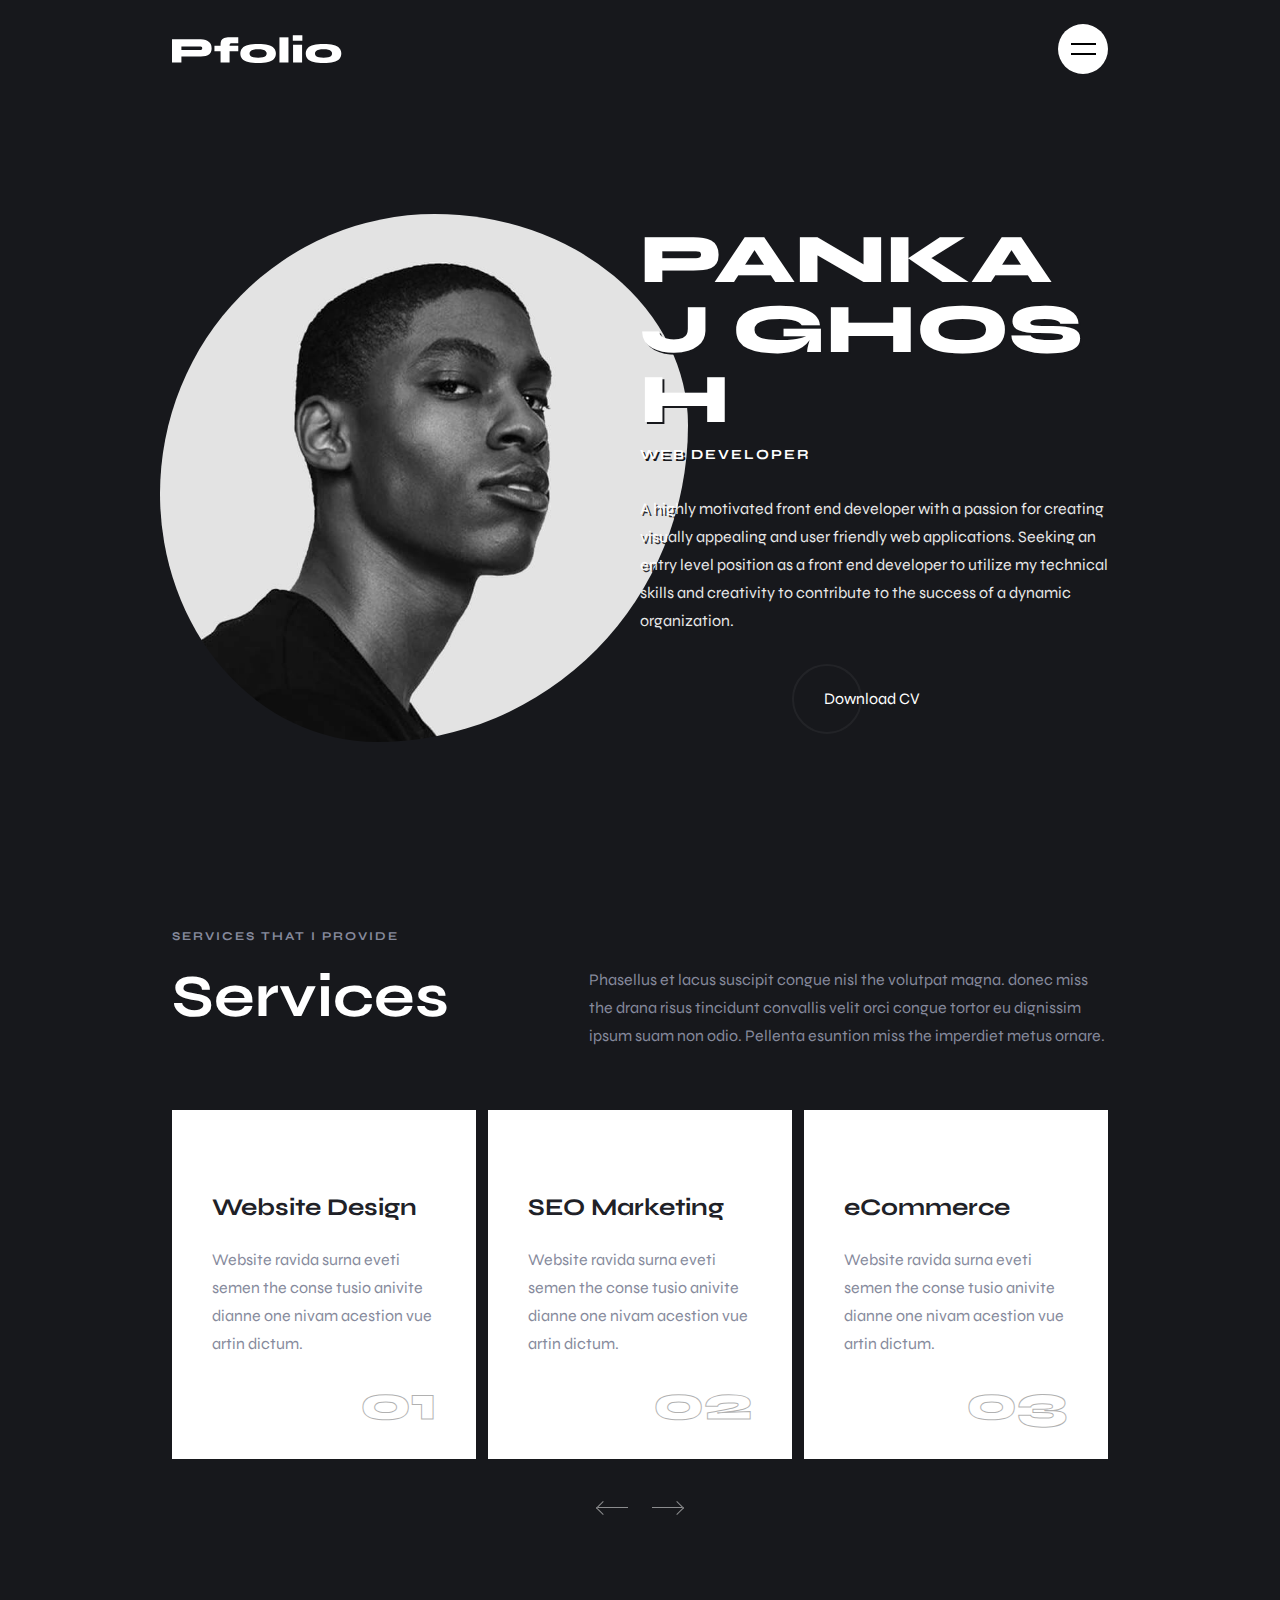
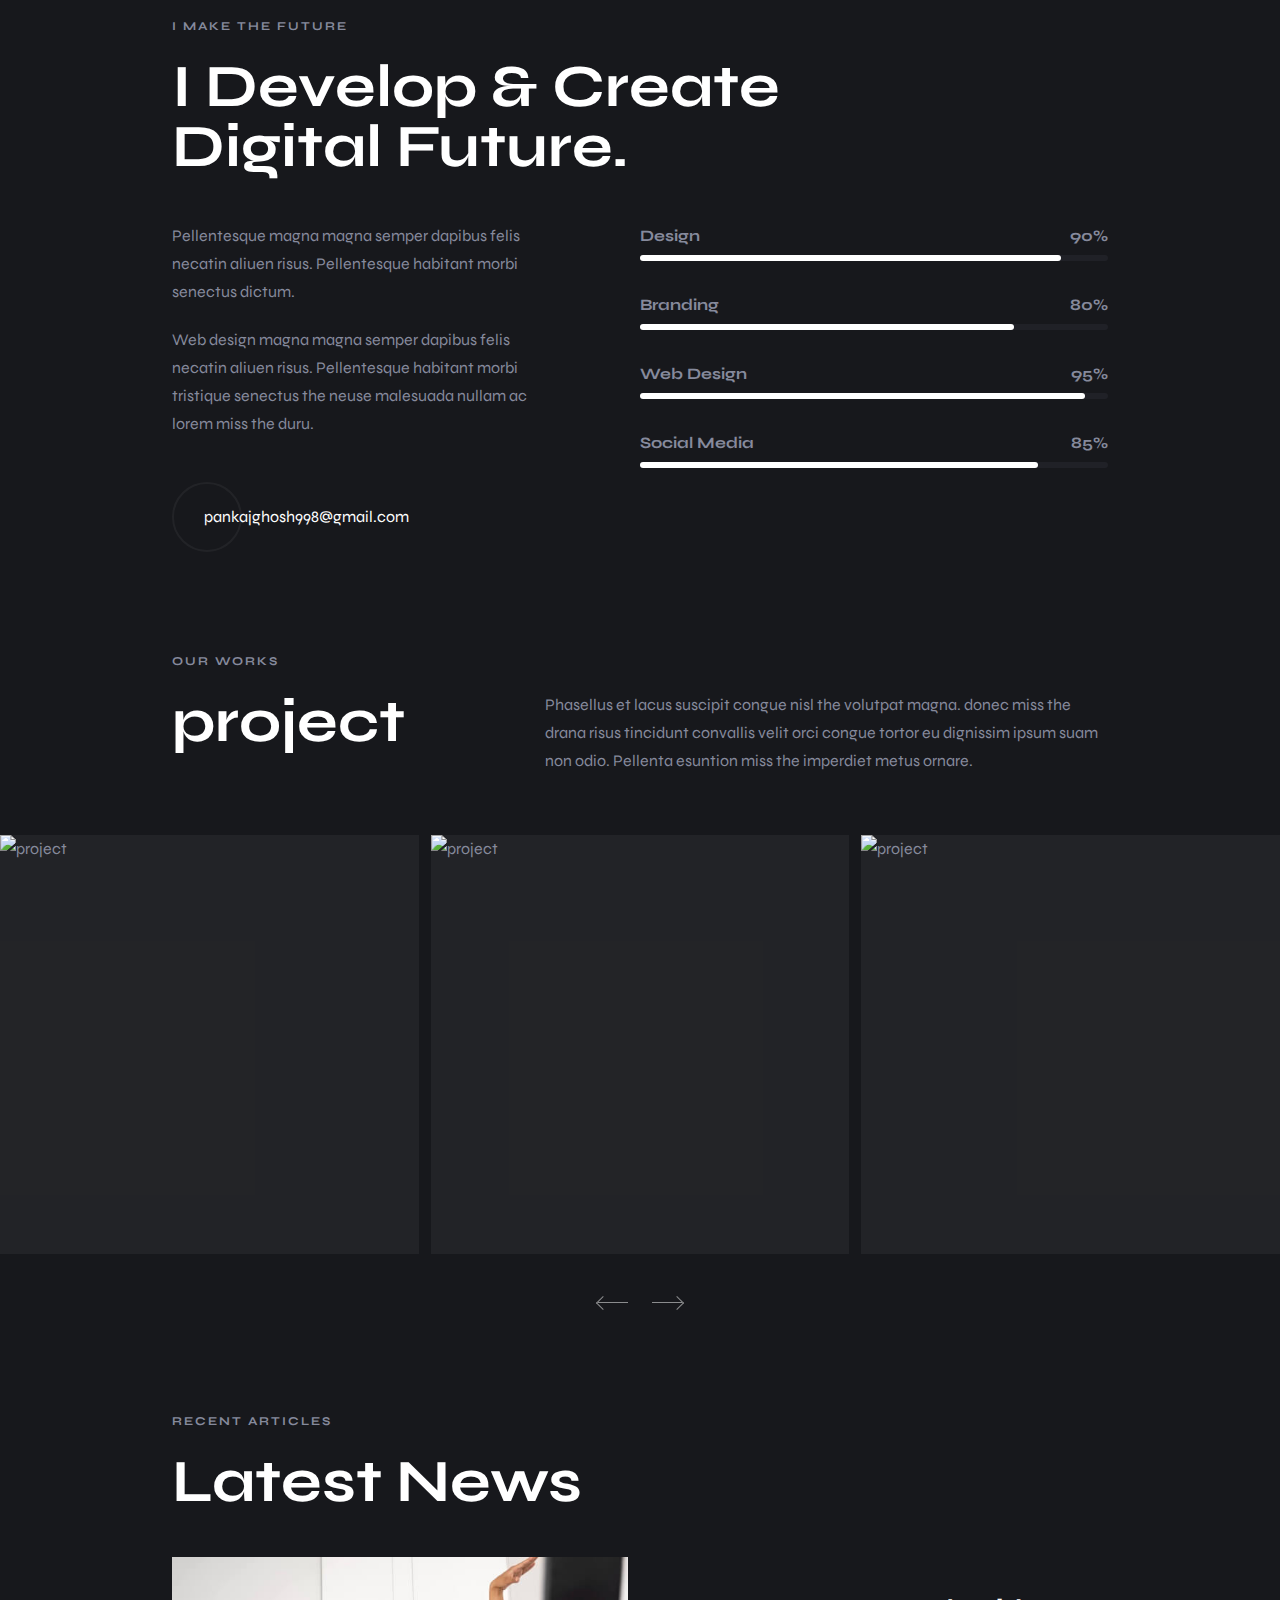
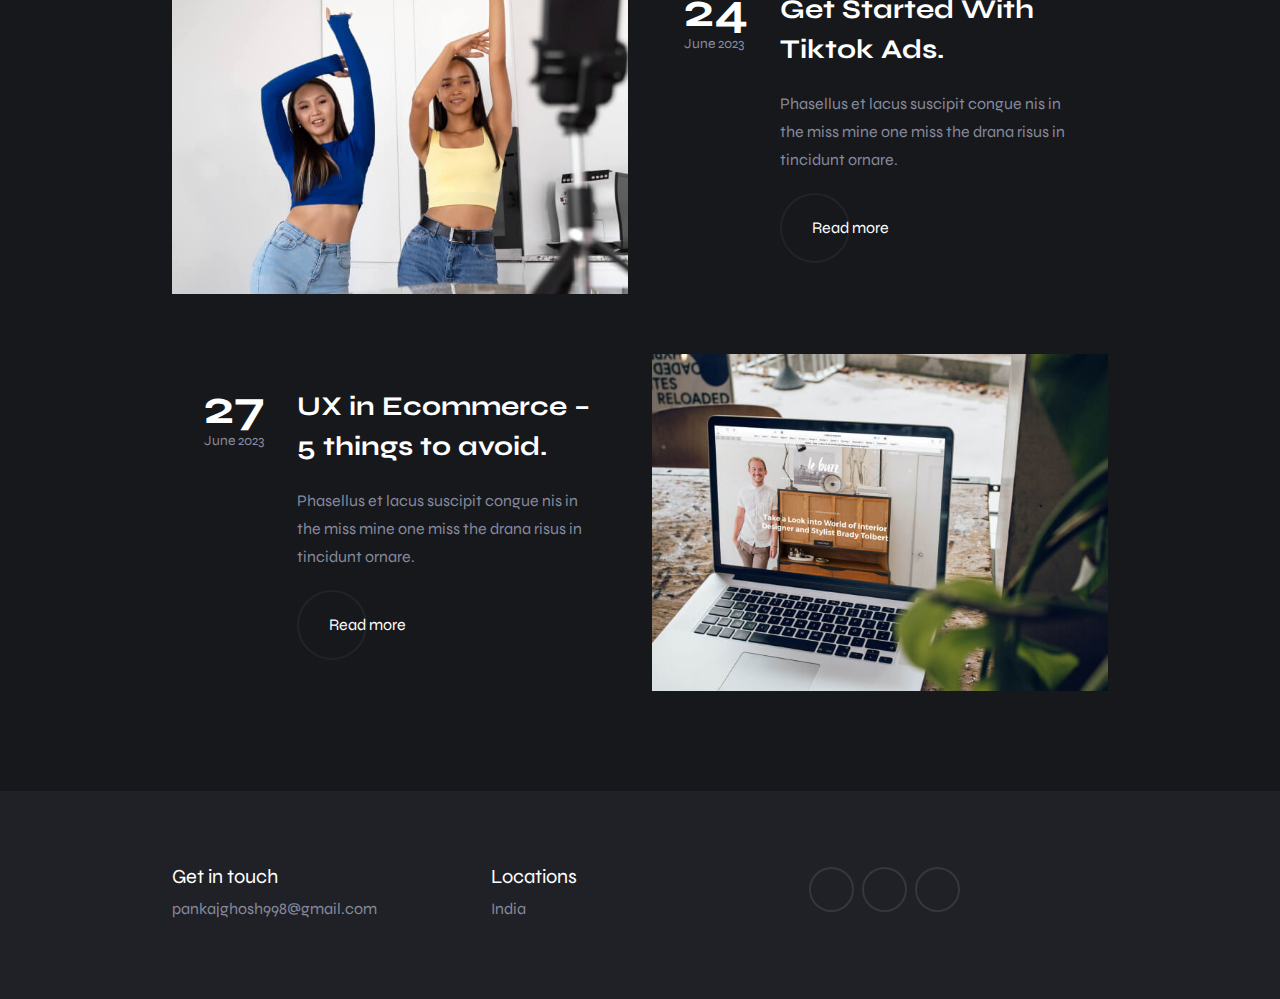
==== index.html @ 958b4a95 "feat : Estabish connection between dwnld btn and pdf" ====
<!DOCTYPE html>
<html lang="en">
  <head>
    <meta charset="UTF-8" />
    <meta http-equiv="X-UA-Compatible" content="IE=edge" />
    <meta name="viewport" content="width=device-width, initial-scale=1.0" />

    <!--
        - primary meta tags
    -->
    <title>Pankaj Ghosh • Web developer</title>
    <meta name="title" content="Pankaj Ghosh • Web developer" />
    <meta name="description" content="This is a personal project" />

    <!--.
        - favicon
    -->
    <link
      rel="shortcut icon"
      href="./public/favicon.svg"
      type="image/svg+xml"
    />

    <!--
        - google fonts link
    -->
    <link rel="preconnect" href="https://fonts.googleapis.com" />
    <link rel="preconnect" href="https://fonts.gstatic.com" crossorigin />
    <link
      href="https://fonts.googleapis.com/css2?family=Syne:wght@400;600;700;800&display=swap"
      rel="stylesheet"
    />

    <!--
        - custom css link
    -->
    <link rel="stylesheet" href="./src/style.css" />

    <!--
        - preload images
    -->
    <link rel="preload" as="image" href="./src/assets/hero-banner.jpg" />
  </head>
  <body>
    <!--
      - #PRELOADER
    -->

    <div class="preloader" data-preloader>
      <div class="circle"></div>
    </div>

    <!--
      - #HEADER
    -->

    <header class="header" data-header>
      <div class="container">
        <a href="#" class="logo">
          <img
            src="./src/assets/logo.svg"
            width="170"
            height="40"
            alt="project home"
          />
        </a>

        <button
          class="nav-toggle-btn"
          data-nav-toggler
          data-nav-toggle-btn
          aria-label="Toggle menu"
        >
          <span class="line line-1"></span>
          <span class="line line-2"></span>
        </button>

        <nav class="navbar" data-navbar>
          <ul class="navbar-list">
            <li>
              <a href="#" class="navbar-link">Home</a>
            </li>

            <li>
              <a href="#services" class="navbar-link">Services</a>
            </li>

            <li>
              <a href="#skills" class="navbar-link">Skills</a>
            </li>

            <li>
              <a href="#project" class="navbar-link">project</a>
            </li>

            <li>
              <a href="#blog" class="navbar-link">Blog</a>
            </li>

            <li>
              <a href="#contact" class="navbar-link">Contact</a>
            </li>
          </ul>
        </nav>

        <div class="overlay" data-nav-toggler data-overlay></div>
      </div>
    </header>

    <main>
      <article>
        <!--
          - #HERO
        -->

        <section class="section hero" aria-label="home">
          <div class="container">
            <div class="hero-content">
              <h1 class="h1 hero-title">Pankaj Ghosh</h1>

              <p class="hero-subtitle">Web developer</p>

              <div class="hero-banner">
                <img
                  src="./src/assets/hero-banner.jpg"
                  width="800"
                  height="800"
                  alt="Pankaj Ghosh"
                  class="w-100"
                />
              </div>

              <p class="section-text">
                A highly motivated front end developer with a passion for
                creating visually appealing and user friendly web applications.
                Seeking an entry level position as a front end developer to
                utilize my technical skills and creativity to contribute to the
                success of a dynamic organization.
              </p>

              <a href="./public/resume_pankajghosh.pdf" download class="btn has-before">
                <span class="span">Download CV</span>

                <ion-icon name="download-outline" aria-hidden="true"></ion-icon>
              </a>
            </div>
          </div>
        </section>

        <!--
          - #SERVICE
        -->

        <section class="service" aria-labelledby="service-label" id="services">
          <div class="container">
            <div class="title-wrapper">
              <div>
                <p class="section-subtitle">Services That I Provide</p>

                <h2 class="h2 section-title" id="service-label">Services</h2>
              </div>

              <p class="section-text">
                Phasellus et lacus suscipit congue nisl the volutpat magna.
                donec miss the drana risus tincidunt convallis velit orci congue
                tortor eu dignissim ipsum suam non odio. Pellenta esuntion miss
                the imperdiet metus ornare.
              </p>
            </div>

            <div class="slider" data-slider>
              <ul class="slider-container service-list" data-slider-container>
                <li class="slider-item" data-slider-item>
                  <div class="service-card">
                    <div class="card-icon">
                      <ion-icon name="desktop-outline"></ion-icon>
                    </div>

                    <h3 class="h3 card-title">Website Design</h3>

                    <p class="card-text">
                      Website ravida surna eveti semen the conse tusio anivite
                      dianne one nivam acestion vue artin dictum.
                    </p>

                    <span class="text-lg card-number">01</span>

                    <a
                      href="#"
                      class="layer-link"
                      aria-label="More about my website design service"
                    ></a>
                  </div>
                </li>

                <li class="slider-item" data-slider-item>
                  <div class="service-card">
                    <div class="card-icon">
                      <ion-icon name="podium-outline"></ion-icon>
                    </div>

                    <h3 class="h3 card-title">SEO Marketing</h3>

                    <p class="card-text">
                      Website ravida surna eveti semen the conse tusio anivite
                      dianne one nivam acestion vue artin dictum.
                    </p>

                    <span class="text-lg card-number">02</span>

                    <a
                      href="#"
                      class="layer-link"
                      aria-label="More about my website design service"
                    ></a>
                  </div>
                </li>

                <li class="slider-item" data-slider-item>
                  <div class="service-card">
                    <div class="card-icon">
                      <ion-icon name="basket-outline"></ion-icon>
                    </div>

                    <h3 class="h3 card-title">eCommerce</h3>

                    <p class="card-text">
                      Website ravida surna eveti semen the conse tusio anivite
                      dianne one nivam acestion vue artin dictum.
                    </p>

                    <span class="text-lg card-number">03</span>

                    <a
                      href="#"
                      class="layer-link"
                      aria-label="More about my website design service"
                    ></a>
                  </div>
                </li>

                <li class="slider-item" data-slider-item>
                  <div class="service-card">
                    <div class="card-icon">
                      <ion-icon name="color-filter-outline"></ion-icon>
                    </div>

                    <h3 class="h3 card-title">Graphic Design</h3>

                    <p class="card-text">
                      Website ravida surna eveti semen the conse tusio anivite
                      dianne one nivam acestion vue artin dictum.
                    </p>

                    <span class="text-lg card-number">04</span>

                    <a
                      href="#"
                      class="layer-link"
                      aria-label="More about my website design service"
                    ></a>
                  </div>
                </li>

                <li class="slider-item" data-slider-item>
                  <div class="service-card">
                    <div class="card-icon">
                      <ion-icon name="megaphone-outline"></ion-icon>
                    </div>

                    <h3 class="h3 card-title">Digital Marketing</h3>

                    <p class="card-text">
                      Website ravida surna eveti semen the conse tusio anivite
                      dianne one nivam acestion vue artin dictum.
                    </p>

                    <span class="text-lg card-number">05</span>

                    <a
                      href="#"
                      class="layer-link"
                      aria-label="More about my website design service"
                    ></a>
                  </div>
                </li>

                <li class="slider-item" data-slider-item>
                  <div class="service-card">
                    <div class="card-icon">
                      <ion-icon name="chatbubbles-outline"></ion-icon>
                    </div>

                    <h3 class="h3 card-title">Social Media</h3>

                    <p class="card-text">
                      Website ravida surna eveti semen the conse tusio anivite
                      dianne one nivam acestion vue artin dictum.
                    </p>

                    <span class="text-lg card-number">06</span>

                    <a
                      href="#"
                      class="layer-link"
                      aria-label="More about my website design service"
                    ></a>
                  </div>
                </li>
              </ul>

              <div class="slider-controls">
                <button
                  class="slider-control prev"
                  data-slider-prev
                  aria-label="Slide to previous item"
                >
                  <div class="line"></div>
                  <div class="arrow"></div>
                </button>

                <button
                  class="slider-control next"
                  data-slider-next
                  aria-label="Slide to next item"
                >
                  <div class="line"></div>
                  <div class="arrow"></div>
                </button>
              </div>
            </div>
          </div>
        </section>

        <!--
          - #SKILLS
        -->

        <section class="section skills" aria-label="our skills" id="skills">
          <div class="container">
            <p class="section-subtitle">I Make The Future</p>

            <h2 class="h2 section-title">I Develop & Create Digital Future.</h2>

            <div class="skills-wrapper">
              <div>
                <p class="section-text">
                  Pellentesque magna magna semper dapibus felis necatin aliuen
                  risus. Pellentesque habitant morbi senectus dictum.
                </p>

                <p class="section-text">
                  Web design magna magna semper dapibus felis necatin aliuen
                  risus. Pellentesque habitant morbi tristique senectus the
                  neuse malesuada nullam ac lorem miss the duru.
                </p>

                <a href="#" class="btn has-before">pankajghosh998@gmail.com</a>
              </div>

              <div>
                <ul class="skills-list">
                  <li>
                    <div class="progress-wrapper">
                      <p class="progress-label">Design</p>

                      <data class="progress-value" value="90">90%</data>
                    </div>

                    <div class="progress-bg">
                      <div class="progress" style="width: 90%"></div>
                    </div>
                  </li>

                  <li>
                    <div class="progress-wrapper">
                      <p class="progress-label">Branding</p>

                      <data class="progress-value" value="80">80%</data>
                    </div>

                    <div class="progress-bg">
                      <div class="progress" style="width: 80%"></div>
                    </div>
                  </li>

                  <li>
                    <div class="progress-wrapper">
                      <p class="progress-label">Web Design</p>

                      <data class="progress-value" value="95">95%</data>
                    </div>

                    <div class="progress-bg">
                      <div class="progress" style="width: 95%"></div>
                    </div>
                  </li>

                  <li>
                    <div class="progress-wrapper">
                      <p class="progress-label">Social Media</p>

                      <data class="progress-value" value="85">85%</data>
                    </div>

                    <div class="progress-bg">
                      <div class="progress" style="width: 85%"></div>
                    </div>
                  </li>
                </ul>
              </div>
            </div>
          </div>
        </section>

        <!--
          - #PROJECT
        -->

        <section class="project" aria-labelledby="project-label" id="project">
            <div class="title-wrapper container">
              <div>
                <p class="section-subtitle" id="project-label">Our Works</p>

                <h2 class="h2 section-title">project</h2>
              </div>

              <div class="section-text">
                Phasellus et lacus suscipit congue nisl the volutpat magna.
                donec miss the drana risus tincidunt convallis velit orci congue
                tortor eu dignissim ipsum suam non odio. Pellenta esuntion miss
                the imperdiet metus ornare.
              </div>
            </div>

            <div class="slider" data-slider>
              <ul class="slider-container" data-slider-container>
                <li class="slider-item">
                  <div
                    class="project-card img-holder"
                    style="--width: 600; --height: 600"
                  >
                    <img
                      src="./src/assets/project-1.jpg"
                      width="600"
                      height="600"
                      loading="lazy"
                      alt="project"
                      class="img-cover"
                    />

                    <div class="card-content">
                      <h3 class="h3 card-title">Lab. 001</h3>

                      <p class="card-text">Website Design</p>
                    </div>

                    <a href="#" class="layer-link"></a>
                  </div>
                </li>

                <li class="slider-item">
                  <div
                    class="project-card img-holder"
                    style="--width: 600; --height: 600"
                  >
                    <img
                      src="./src/assets/project-2.jpg"
                      width="600"
                      height="600"
                      loading="lazy"
                      alt="project"
                      class="img-cover"
                    />

                    <div class="card-content">
                      <h3 class="h3 card-title">Aer Agency</h3>

                      <p class="card-text">Website / Development</p>
                    </div>

                    <a href="#" class="layer-link"></a>
                  </div>
                </li>

                <li class="slider-item">
                  <div
                    class="project-card img-holder"
                    style="--width: 600; --height: 600"
                  >
                    <img
                      src="./src/assets/project-3.jpg"
                      width="600"
                      height="600"
                      loading="lazy"
                      alt="project"
                      class="img-cover"
                    />

                    <div class="card-content">
                      <h3 class="h3 card-title">Joker Card</h3>

                      <p class="card-text">UX Design / Web App</p>
                    </div>

                    <a href="#" class="layer-link"></a>
                  </div>
                </li>

                <li class="slider-item">
                  <div
                    class="project-card img-holder"
                    style="--width: 600; --height: 600"
                  >
                    <img
                      src="./src/assets/project-4.jpg"
                      width="600"
                      height="600"
                      loading="lazy"
                      alt="project"
                      class="img-cover"
                    />

                    <div class="card-content">
                      <h3 class="h3 card-title">Peaky Blinders</h3>

                      <p class="card-text">Website / UX Design</p>
                    </div>

                    <a href="#" class="layer-link"></a>
                  </div>
                </li>

                <li class="slider-item">
                  <div
                    class="project-card img-holder"
                    style="--width: 600; --height: 600"
                  >
                    <img
                      src="./src/assets/project-5.jpg"
                      width="600"
                      height="600"
                      loading="lazy"
                      alt="project"
                      class="img-cover"
                    />

                    <div class="card-content">
                      <h3 class="h3 card-title">Design Zoom</h3>

                      <p class="card-text">Branding / Design</p>
                    </div>

                    <a href="#" class="layer-link"></a>
                  </div>
                </li>

                <li class="slider-item">
                  <div
                    class="project-card img-holder"
                    style="--width: 600; --height: 600"
                  >
                    <img
                      src="./src/assets/project-6.jpg"
                      width="600"
                      height="600"
                      loading="lazy"
                      alt="project"
                      class="img-cover"
                    />

                    <div class="card-content">
                      <h3 class="h3 card-title">Out Zone</h3>

                      <p class="card-text">UX Design / Web App</p>
                    </div>

                    <a href="#" class="layer-link"></a>
                  </div>
                </li>
              </ul>

              <div class="slider-controls">
                <button
                  class="slider-control prev"
                  data-slider-prev
                  aria-label="Slide to previous item"
                >
                  <div class="line"></div>
                  <div class="arrow"></div>
                </button>

                <button
                  class="slider-control next"
                  data-slider-next
                  aria-label="Slide to next item"
                >
                  <div class="line"></div>
                  <div class="arrow"></div>
                </button>
              </div>
            </div>
        </section>

        <!--
          - #BLOG
        -->

        <section class="section blog" aria-labelledby="blog-label" id="blog">
          <div class="container">
            <p class="section-subtitle" id="blog-label">Recent Articles</p>

            <h2 class="h2 section-title">Latest News</h2>

            <ul class="blog-list">
              <li class="blog-card">
                <figure
                  class="card-banner card-holder"
                  style="--width: 700; --height: 470"
                >
                  <img
                    src="./src/assets/blog-1.jpg"
                    width="700"
                    height="470"
                    loading="lazy"
                    alt="Get Started With Tiktok Ads."
                    class="img-cover"
                  />
                </figure>

                <div class="card-content">
                  <time class="time" datetime="2023-06-24">
                    <span class="span text-lg">24</span>
                    June 2023
                  </time>

                  <div>
                    <h3 class="h3 card-title">Get Started With Tiktok Ads.</h3>

                    <p class="card-text">
                      Phasellus et lacus suscipit congue nis in the miss mine
                      one miss the drana risus in tincidunt ornare.
                    </p>

                    <a href="#" class="btn has-before">
                      <span class="span">Read more</span>

                      <ion-icon name="arrow-forward"></ion-icon>
                    </a>
                  </div>
                </div>
              </li>

              <li class="blog-card">
                <figure
                  class="card-banner card-holder"
                  style="--width: 700; --height: 470"
                >
                  <img
                    src="./src/assets/blog-2.jpg"
                    width="700"
                    height="470"
                    loading="lazy"
                    alt="UX in Ecommerce – 5 things to avoid."
                    class="img-cover"
                  />
                </figure>

                <div class="card-content">
                  <time class="time" datetime="2023-06-27">
                    <span class="span text-lg">27</span>
                    June 2023
                  </time>

                  <div>
                    <h3 class="h3 card-title">
                      UX in Ecommerce – 5 things to avoid.
                    </h3>

                    <p class="card-text">
                      Phasellus et lacus suscipit congue nis in the miss mine
                      one miss the drana risus in tincidunt ornare.
                    </p>

                    <a href="#" class="btn has-before">
                      <span class="span">Read more</span>

                      <ion-icon name="arrow-forward"></ion-icon>
                    </a>
                  </div>
                </div>
              </li>
            </ul>
          </div>
        </section>
      </article>
    </main>

    <!--
      - #FOOTER
    -->

    <footer class="footer" id="contact">
      <div class="container">
        <ul class="footer-list">
          <li>
            <p class="h4 footer-list-title">Get in touch</p>
          </li>

          <li>
            <a href="mailto:pankajghosh998@gmail.com" class="footer-link">
              pankajghosh998@gmail.com
            </a>
          </li>
        </ul>

        <ul class="footer-list">
          <li>
            <p class="h4 footer-list-title">Locations</p>
          </li>

          <li>
            <a href="#" class="footer-link"> India </a>
          </li>
        </ul>

        <ul class="social-list">
          <li>
            <a href="#" class="social-link">
              <ion-icon name="logo-linkedin"></ion-icon>
            </a>
          </li>

          <li>
            <a href="#" class="social-link">
              <ion-icon name="logo-github"></ion-icon>
            </a>
          </li>

          <li>
            <a href="#" class="social-link">
              <ion-icon name="logo-twitter"></ion-icon>
            </a>
          </li>
        </ul>
      </div>
    </footer>

    <!--
        - custom js link
    -->
    <script src="./src/script.js"></script>

    <!--
        - ionicon link
    -->
    <script
      type="module"
      src="https://unpkg.com/ionicons@5.5.2/dist/ionicons/ionicons.esm.js"
    ></script>
    <script
      nomodule
      src="https://unpkg.com/ionicons@5.5.2/dist/ionicons/ionicons.js"
    ></script>
  </body>
</html>
---- src/style.css ----
/*-----------------------------------*\
  #style.css
\*-----------------------------------*/

/**
 * copyright 2023 pankajghosh
 */

/*-----------------------------------*\
  #CUSTOM PROPERTY
\*-----------------------------------*/

:root {
  /**
    * colors
    */

  --raisin-black: hsla(231, 10%, 14%, 1);
  --roman-silver: hsla(229, 10%, 57%, 1);
  --eerie-black: hsla(228, 9%, 10%, 1);
  --black: hsla(0, 0%, 0%, 1);
  --white: hsla(0, 0%, 100%, 1);
  --white_a10: hsla(0, 0%, 100%, 0.1);
  --white_a5: hsla(0, 0%, 100%, 0.05);

  /**
    * typography
    */

  --ff-syne: "Syne", sans-serif;

  --fs-1: 4.8rem;
  --fs-2: 4.5rem;
  --fs-3: 4rem;
  --fs-4: 2.4rem;
  --fs-5: 2rem;
  --fs-6: 1.8rem;
  --fs-7: 1.4rem;
  --fs-8: 1.2rem;

  --fw-800: 800;
  --fw-700: 700;

  /**
    * spacing
    */

  --section-padding: 100px;

  /**
    * border radius
    */

  --radius-pill: 100px;
  --radius-circle: 50%;
  --blob-radius: 52% 48% 59% 41% / 53% 40% 60% 47%;

  /**
    * transition
    */

  --transition-1: 0.25s ease;
  --transition-2: 0.5s ease;
  --cubic-in: cubic-bezier(0.51, 0.03, 0.64, 0.28);
  --cubic-out: cubic-bezier(0.05, 0.83, 0.52, 0.97);
  --cubic-bounce: 0.6s cubic-bezier(0.68, -0.55, 0.265, 1.55);
  --cubic-ease-out: 700ms cubic-bezier(0.17, 0.67, 0, 1.01);
}

/*-----------------------------------*\
  #RESET
\*-----------------------------------*/

*,
*::before,
*::after {
  margin: 0;
  padding: 0;
  box-sizing: border-box;
}

li {
  list-style: none;
}

a,
img,
data,
span,
button,
ion-icon {
  display: block;
}

a {
  color: inherit;
  text-decoration: none;
}

img {
  height: auto;
}

button {
  background: none;
  border: none;
  font: inherit;
  cursor: pointer;
}

ion-icon {
  pointer-events: none;
}

html {
  font-family: var(--ff-syne);
  font-size: 10px;
  scroll-behavior: smooth;
}

body {
  background-color: var(--eerie-black);
  color: var(--roman-silver);
  font-size: 1.6rem;
  line-height: 1.75;
  overflow: hidden;
}

body.loaded {
  overflow: overlay;
}

body.nav-active {
  overflow: hidden;
}

::-webkit-scrollbar {
  width: 5px;
}

::-webkit-scrollbar-track {
  background: transparent;
}

::-webkit-scrollbar-thumb {
  background-color: var(--white);
  border-radius: 20px;
}

/*-----------------------------------*\
  #REUSED STYLE
\*-----------------------------------*/

.container {
  padding-inline: 12px;
}

.section {
  padding-block: var(--section-padding);
}

.h1 {
  font-size: var(--fs-3);
  font-weight: var(--fw-800);
}

.h1,
.h2,
.h4 {
  color: var(--white);
  line-height: 1;
}

.h2 {
  font-size: var(--fs-2);
}

.h3 {
  color: var(--white);
  font-size: var(--fs-4);
  line-height: 1.5;
}

.h4 {
  font-size: var(--fs-5);
}

.h2,
.h3,
h4 {
  font-weight: var(--fw-700);
}

.w-100 {
  width: 100%;
}

.has-before {
  position: relative;
  z-index: 1;
}

.has-before::before {
  position: absolute;
  content: "";
  z-index: -1;
}

.btn {
  color: var(--white);
  display: flex;
  align-items: center;
  gap: 4px;
  max-width: max-content;
  min-width: max-content;
  padding: 20px 32px;
}

.btn::before {
  width: 70px;
  height: 70px;
  top: 50%;
  left: 0;
  transform: translateY(-50%);
  border: 2px solid var(--white_a5);
  border-radius: var(--radius-circle);
  transition: var(--cubic-bounce);
}

.btn:is(:hover, :focus-visible)::before {
  left: calc(100% - 70px);
}

.section-subtitle {
  text-transform: uppercase;
  font-size: var(--fs-8);
  font-weight: var(--fw-700);
  margin-block-end: 20px;
  letter-spacing: 2px;
}

.section-title {
  margin-block-end: 45px;
}

.text-lg {
  font-family: var(--ff-syne);
  font-size: var(--fs-1);
}

.layer-link {
  position: absolute;
  top: 0;
  left: 0;
  width: 100%;
  height: 100%;
  z-index: 1;
}

.slider {
  --slider-items: 1;
  --item-gap: 12px;
  margin-block-start: 60px;
  overflow: hidden;
}

.slider-container {
  position: relative;
  display: flex;
  gap: var(--item-gap);
  transition: transform var(--cubic-ease-out);
}

.slider-item {
  --total-gap: calc(var(--item-gap) * (var(--slider-items) - 1));
  --item-width: calc(
    (100% / var(--slider-items)) - ((var(--total-gap) / var(--slider-items)))
  );

  min-width: var(--item-width);
  width: var(--item-width);
}

.slider-control {
  position: relative;
  max-width: max-content;
  padding-block: 8px;
  opacity: 0.5;
}

.slider-control .line {
  width: 30px;
  height: 1px;
  background-color: var(--white);
}

.slider-control .arrow {
  position: absolute;
  transform: translateY(-50%) rotate(45deg);
  width: 10px;
  height: 10px;
  border-style: solid;
  border-color: var(--white);
}

.slider-control.prev .arrow {
  left: 0;
  border-width: 0 0 1px 1px;
}

.slider-control.next .arrow {
  right: 0;
  border-width: 1px 1px 0 0;
}

.slider-controls {
  display: flex;
  justify-content: center;
  align-items: center;
  gap: 24px;
  margin-block-start: 40px;
}

.img-holder {
  aspect-ratio: var(--width) / var(--height);
  background-color: var(--white_a5);
  overflow: hidden;
}

.img-cover {
  width: 100%;
  height: 100%;
  object-fit: cover;
}

/*-----------------------------------*\
  #PRELOADER
\*-----------------------------------*/

.preloader {
  position: fixed;
  top: 0;
  left: 0;
  width: 100%;
  height: 100vh;
  background-color: var(--eerie-black);
  z-index: 10;
  display: grid;
  place-items: center;
  transition: var(--transition-2);
  transition-delay: 0.5s;
}

.preloader.loaded {
  opacity: 0;
  pointer-events: none;
}

.preloader .circle {
  width: 60px;
  height: 60px;
  border: 2px solid var(--raisin-black);
  border-top-color: var(--white);
  border-radius: var(--radius-circle);
  animation: rotate360 1s linear infinite;
  transition: var(--transition-2);
}

@keyframes rotate360 {
  0% {
    transform: rotate(0);
  }
  100% {
    transform: rotate(1turn);
  }
}

.preloader.loaded .circle {
  opacity: 0;
}

/*-----------------------------------*\
  #HEADER
\*-----------------------------------*/

.header {
  position: fixed;
  top: 0;
  left: 0;
  width: 100%;
  background-color: var(--eerie-black);
  padding-block: 24px;
  z-index: 4;
  transition: var(--transition-1);
}

.header.active {
  background-color: var(--raisin-black);
  padding-block: 16px;
}

.header .container {
  display: flex;
  justify-content: space-between;
  align-items: center;
}

.nav-toggle-btn {
  width: 50px;
  height: 50px;
  background-color: var(--white);
  border-radius: var(--radius-circle);
  display: grid;
  place-content: center;
  gap: 8px;
  transition: var(--transition-1);
}

.nav-toggle-btn:is(:hover, :focus-visible) {
  gap: 10px;
}

.nav-toggle-btn.active {
  gap: 8px;
}

.nav-toggle-btn .line {
  width: 25px;
  height: 2px;
  background-color: var(--black);
  transition: var(--transition-1);
}

.nav-toggle-btn.active .line-1 {
  transform: rotate(45deg) translate(4px, 4px);
}

.nav-toggle-btn.active .line-2 {
  transform: rotate(-45deg) translate(3px, -2px);
}

.navbar {
  position: absolute;
  top: 100%;
  right: -370px;
  max-width: 370px;
  width: 100%;
  background-color: var(--white);
  height: 100vh;
  text-align: center;
  padding: 56px 40px;
  visibility: hidden;
  transition: 0.25s var(--cubic-in);
  z-index: 1;
}

.navbar.active {
  transform: translateX(-370px);
  visibility: visible;
  transition-timing-function: var(--cubic-out);
}

.navbar-link {
  color: var(--raisin-black);
  font-size: var(--fs-6);
  font-weight: var(--fw-700);
  padding-block: 10px;
  transition: var(--transition-1);
}

.navbar-link:is(:hover, :focus-visible) {
  text-shadow: 1px 0 0 var(--eerie-black);
}

.overlay {
  position: absolute;
  top: 100%;
  left: 0;
  width: 100%;
  height: 100vh;
  pointer-events: none;
}

.overlay.active {
  display: block;
  pointer-events: all;
}

/*-----------------------------------*\
  #HERO
\*-----------------------------------*/

.hero {
  padding-block-start: 130px;
}

.hero-title {
  text-transform: uppercase;
  word-break: break-all;
}

.hero-subtitle {
  font-size: var(--fs-8);
  text-transform: uppercase;
  font-weight: var(--fw-700);
  color: var(--white);
  letter-spacing: 2px;
  line-height: 1.5;
  margin-block: 10px 30px;
}

.hero-banner {
  border-radius: var(--blob-radius);
  overflow: hidden;
  animation: blobAnim 30s linear infinite;
}

@keyframes blobAnim {
  0%,
  100% {
    border-radius: var(--blob-radius);
  }

  10% {
    border-radius: 33% 67% 50% 50% / 43% 39% 61% 57%;
  }

  20% {
    border-radius: 51% 49% 31% 69% / 65% 39% 61% 35%;
  }

  30% {
    border-radius: 51% 49% 56% 44% / 45% 39% 61% 55%;
  }

  40% {
    border-radius: 66% 34% 33% 67% / 48% 71% 39% 52%;
  }

  50% {
    border-radius: 46% 54% 33% 67% / 48% 30% 70% 52%;
  }

  60% {
    border-radius: 46% 54% 56% 44% / 48% 30% 70% 52%;
  }

  70% {
    border-radius: 46% 54% 56% 44% / 65% 53% 47% 35%;
  }

  80% {
    border-radius: 67% 33% 56% 44% / 37% 53% 47% 63%;
  }

  90% {
    border-radius: 46% 54% 32% 68% / 37% 53% 47% 63%;
  }
}

.hero .section-text {
  margin-block: 30px;
}

.hero .btn {
  margin-inline: auto;
}

/*-----------------------------------*\
  #SERVICE
\*-----------------------------------*/

.service-card {
  position: relative;
  background-color: var(--white);
  height: 100%;
  padding: 60px 40px 40px;
  transition: var(--transition-2);
}

.service-card .card-icon ion-icon {
  color: var(--content-color, var(--raisin-black));
  font-size: 6rem;
  --ionicon-stroke-width: 15px;
}

.service-card .card-title {
  color: var(--content-color, var(--raisin-black));
  margin-block: 20px;
}

.service-card .card-text {
  color: var(--content-color);
}

.service-card .card-number {
  margin-inline-start: auto;
  font-weight: var(--fw-800);
  line-height: 0.6;
  max-width: max-content;
  margin-block-start: 32px;
  -webkit-text-stroke: 1px var(--content-color, var(--black));
  -webkit-text-fill-color: transparent;
  opacity: 0.3;
}

.service-card:is(:hover, :focus-within) {
  background-color: var(--raisin-black);
  --content-color: var(--white);
}

/*-----------------------------------*\
  #SKILLS
\*-----------------------------------*/

.skills .section-text {
  margin-block-end: 20px;
}

.skills .btn {
  margin-block: 45px;
}

.skills-list li:not(:last-child) {
  margin-block-end: 30px;
}

.progress-wrapper {
  display: flex;
  justify-content: space-between;
  font-weight: var(--fw-700);
  margin-block-end: 5px;
}

.progress-bg {
  height: 6px;
  background-color: var(--raisin-black);
  border-radius: var(--radius-pill);
}

.progress {
  height: inherit;
  background-color: var(--white);
  border-radius: inherit;
}

/*-----------------------------------*\
  #PORTFOLIO
\*-----------------------------------*/

.portfolio .slider {
  --item-gap: 16px;
}

.portfolio-card {
  position: relative;
  background-color: transparent;
  transition: var(--cubic-ease-out);
}

.portfolio-card .img-cover {
  transition: var(--cubic-ease-out);
}

.portfolio-card .card-content {
  position: absolute;
  top: 50%;
  left: 50%;
  text-align: center;
  width: 100%;
  transform: translate(-55%, -50%);
  opacity: 0;
  transition: var(--cubic-ease-out);
  z-index: 1;
}

.portfolio-card .card-text {
  color: var(--white);
}

.portfolio-card:is(:hover, :focus-within) .img-cover {
  opacity: 0.1;
  transform: scale(0.95);
}

.portfolio-card:is(:hover, :focus-within) .card-content {
  transform: translate(-50%, -50%);
  opacity: 1;
}

/*-----------------------------------*\
  #BLOG
\*-----------------------------------*/

.blog-list {
  display: grid;
  gap: 60px;
}

.blog-card {
  display: grid;
  gap: 40px;
}

.blog-card .card-content {
  display: flex;
  gap: 16px;
  padding-inline: 16px;
}

.blog-card .time {
  font-size: var(--fs-7);
}

.blog-card .time .span {
  color: var(--white);
  font-weight: var(--fw-700);
  line-height: 0.9;
}

.blog-card .card-text {
  margin-block: 20px;
}

/*-----------------------------------*\
  #FOOTER
\*-----------------------------------*/

.footer {
  background-color: var(--raisin-black);
  padding-block: 76px;
}

.footer .container {
  display: grid;
  gap: 20px;
}

.social-list {
  display: flex;
  gap: 8px;
}

.social-link {
  width: 45px;
  height: 45px;
  display: grid;
  place-items: center;
  border: 2px solid var(--white_a10);
  border-radius: var(--radius-circle);
  color: var(--white);
  transition: var(--transition-1);
}

.social-link:is(:hover, :focus-visible) {
  border-color: var(--white);
}

/*-----------------------------------*\
  #MEDIA QUERIES
\*-----------------------------------*/

/**
  * responsive for large than 575px screen
  */

@media (min-width: 575px) {
  /**
    * REUSED STYLE
    */

  .container {
    max-width: 570px;
    width: 100%;
    margin-inline: auto;
  }

  .slider {
    --slider-items: 2;
  }

  /**
    * BLOG
    */

  .blog-card .card-content {
    padding-inline: 32px;
    gap: 32px;
  }

  /**
    * FOOTER
    */

  .footer-list-title {
    margin-block-end: 8px;
  }
}

/**
  * responsive for large than 768px screen
  */

@media (min-width: 768px) {
  /**
        * CUSTOM PROPERTY
        */

  :root {
    /** 
          * typography
          */

    --fs-2: 6rem;
    --fs-3: 5.5rem;
  }

  /**
        * REUSED STYLE
        */

  .container {
    max-width: 720px;
  }

  .title-wrapper {
    display: flex;
    gap: 10%;
  }

  .title-wrapper .section-title {
    margin-block-end: 0;
  }

  .title-wrapper .section-text {
    margin-block-start: 40px;
  }

  /**
        * HERO
        */

  .hero .container {
    position: relative;
  }

  .hero-banner {
    position: absolute;
    top: 50%;
    left: 0;
    transform: translateY(-50%);
    width: 55%;
    z-index: -1;
  }

  .hero-content {
    width: 50%;
    margin-inline-start: auto;
    padding-block: 10%;
  }

  .hero-title,
  .hero-subtitle {
    text-shadow: 2px 2px 0 var(--eerie-black);
  }

  .hero .section-text {
    color: var(--white);
    text-shadow: 2px 2px 0 var(--eerie-black);
    opacity: 0.9;
  }

  /**
    * SKILLS
    */

  .skills-wrapper {
    display: grid;
    grid-template-columns: 0.8fr 1fr;
    gap: 40px;
  }

  .skills .btn {
    margin-block-end: 0;
  }

  /**
    * BLOG
    */

  .blog-card .card-title {
    --fs-4: 2.7rem;
  }

  /**
    * FOOTER
    */

  .footer .container {
    grid-template-columns: repeat(3, 1fr);
  }
}

/**
  * responsive for large than 992px screen
  */

@media (min-width: 992px) {
  /**
    * CUSTOM PROPERTY
    */

  :root {
    /**
      * typography
      */

    --fs-3: 7rem;
  }

  /**
    * REUSED STYLE
    */

  .container {
    max-width: 960px;
  }

  .title-wrapper {
    gap: 15%;
  }

  .slider {
    --slider-items: 3;
  }

  /**
    * HERO
    */
  
  .hero-subtitle{
    --fs-8: 1.4rem
  }

  /**
    * SKILLS
    */

  .skills .section-title{
    max-width: 16ch;
  }

  .skills-wrapper{
    gap: 10%;
  }

  /**
    * BLOG
    */

  .blog-card {
    grid-template-columns: 1fr 1fr;
    gap: 24px;
  }

  .blog-card .card-content {
    padding: 32px;
  }

  .blog-list li:nth-child(2n) .card-banner {
    order: 1;
  }
}
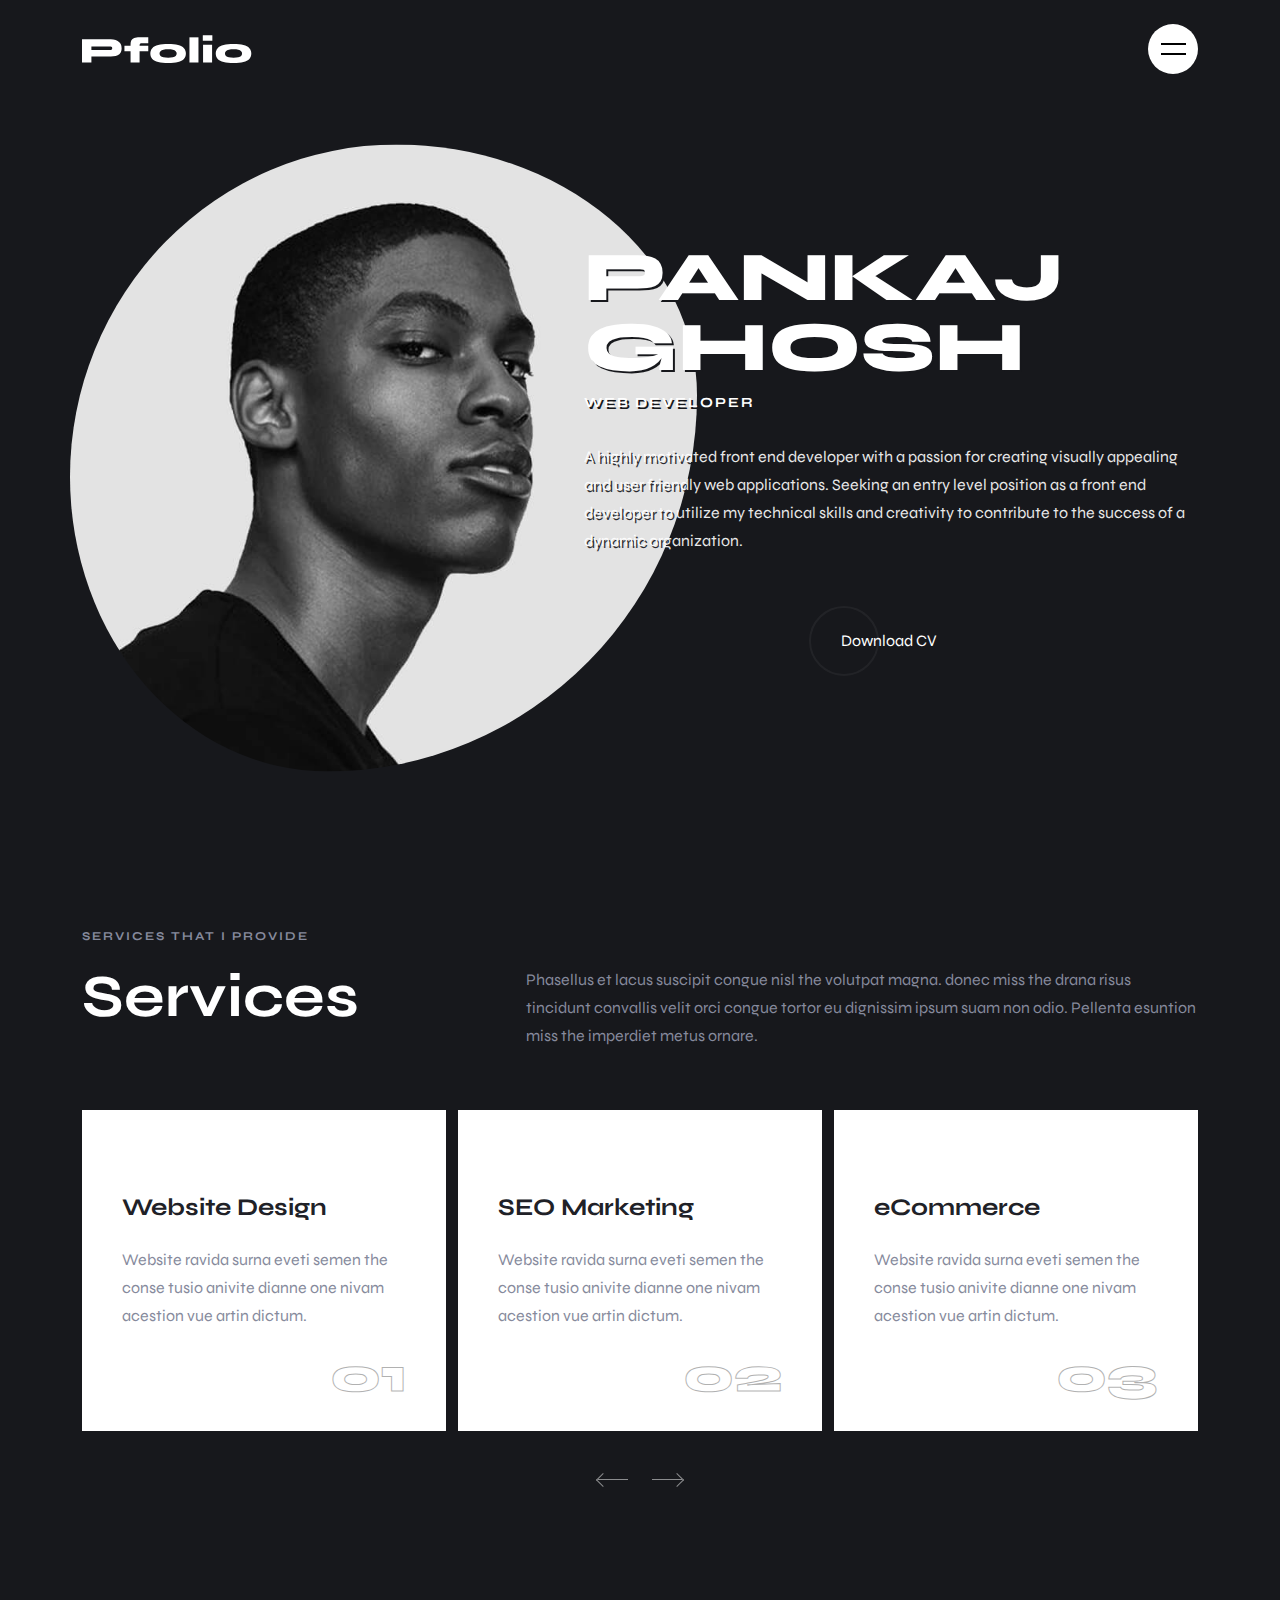
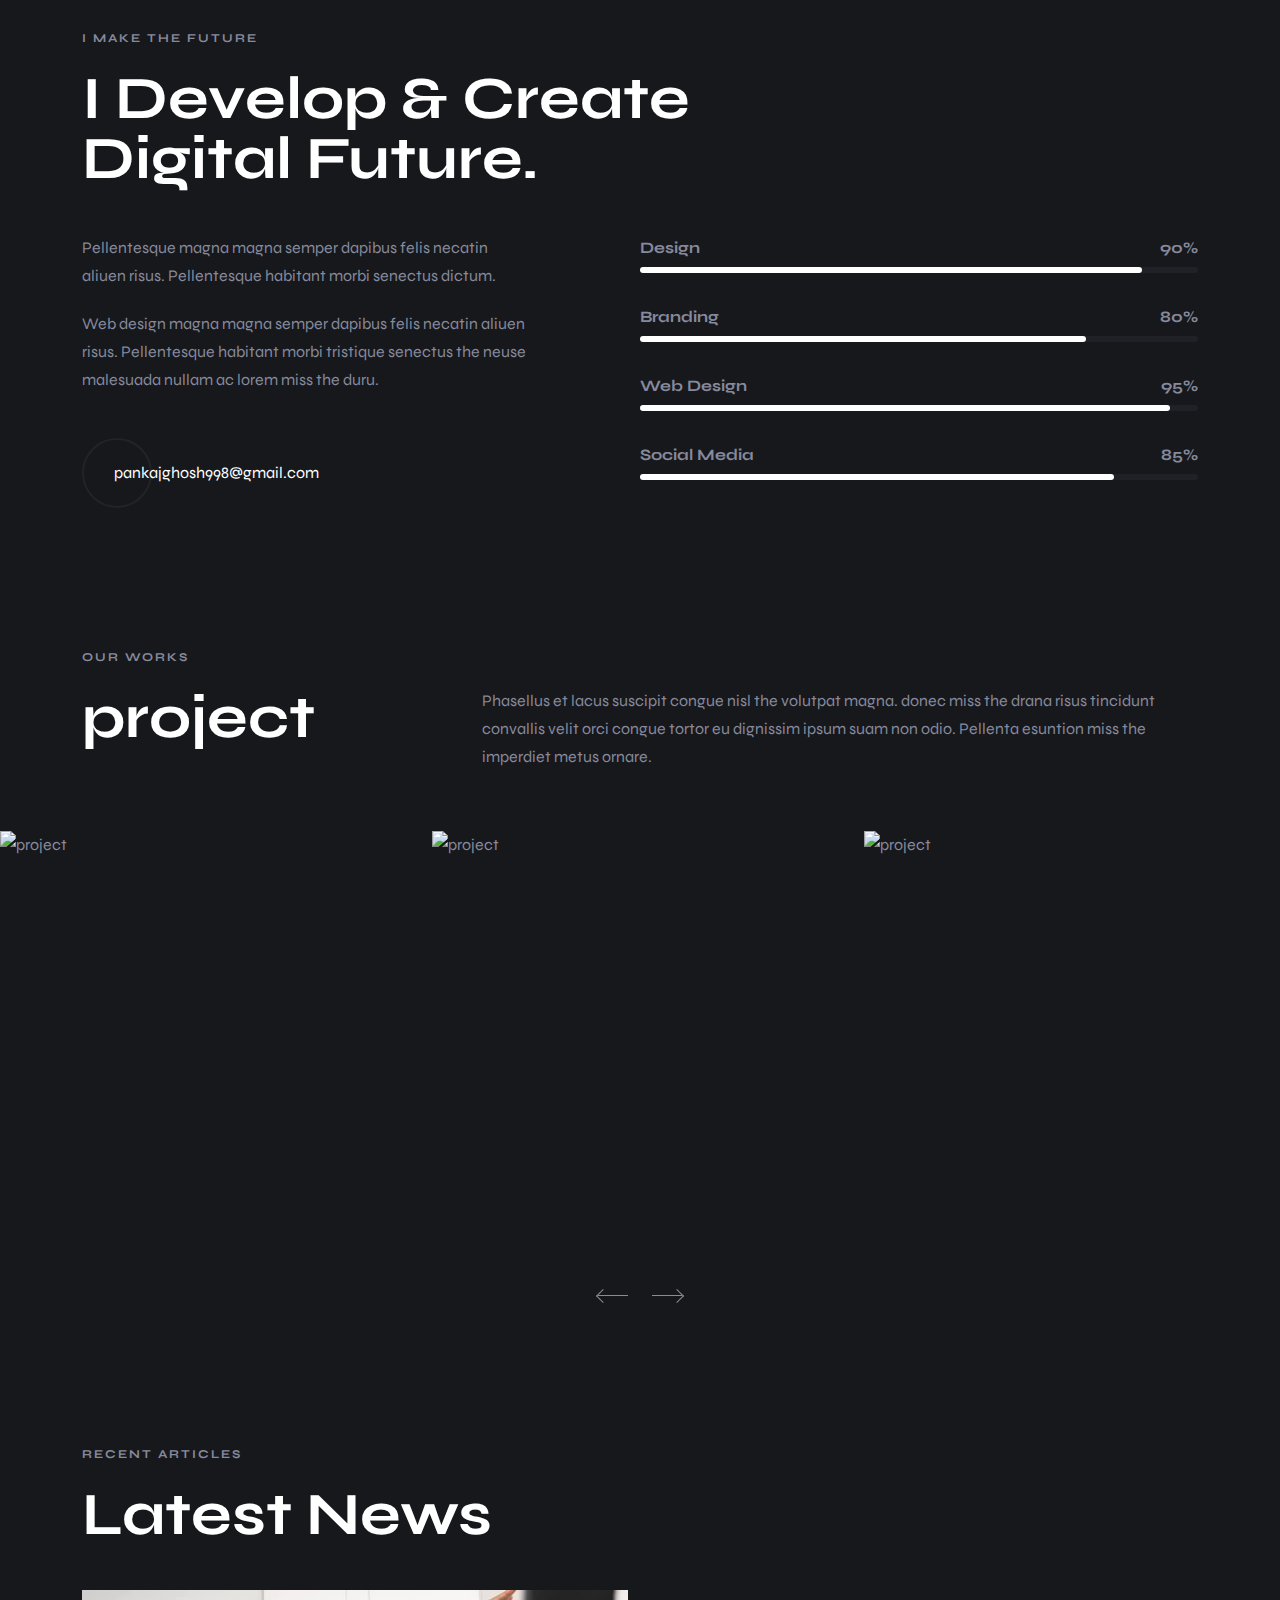
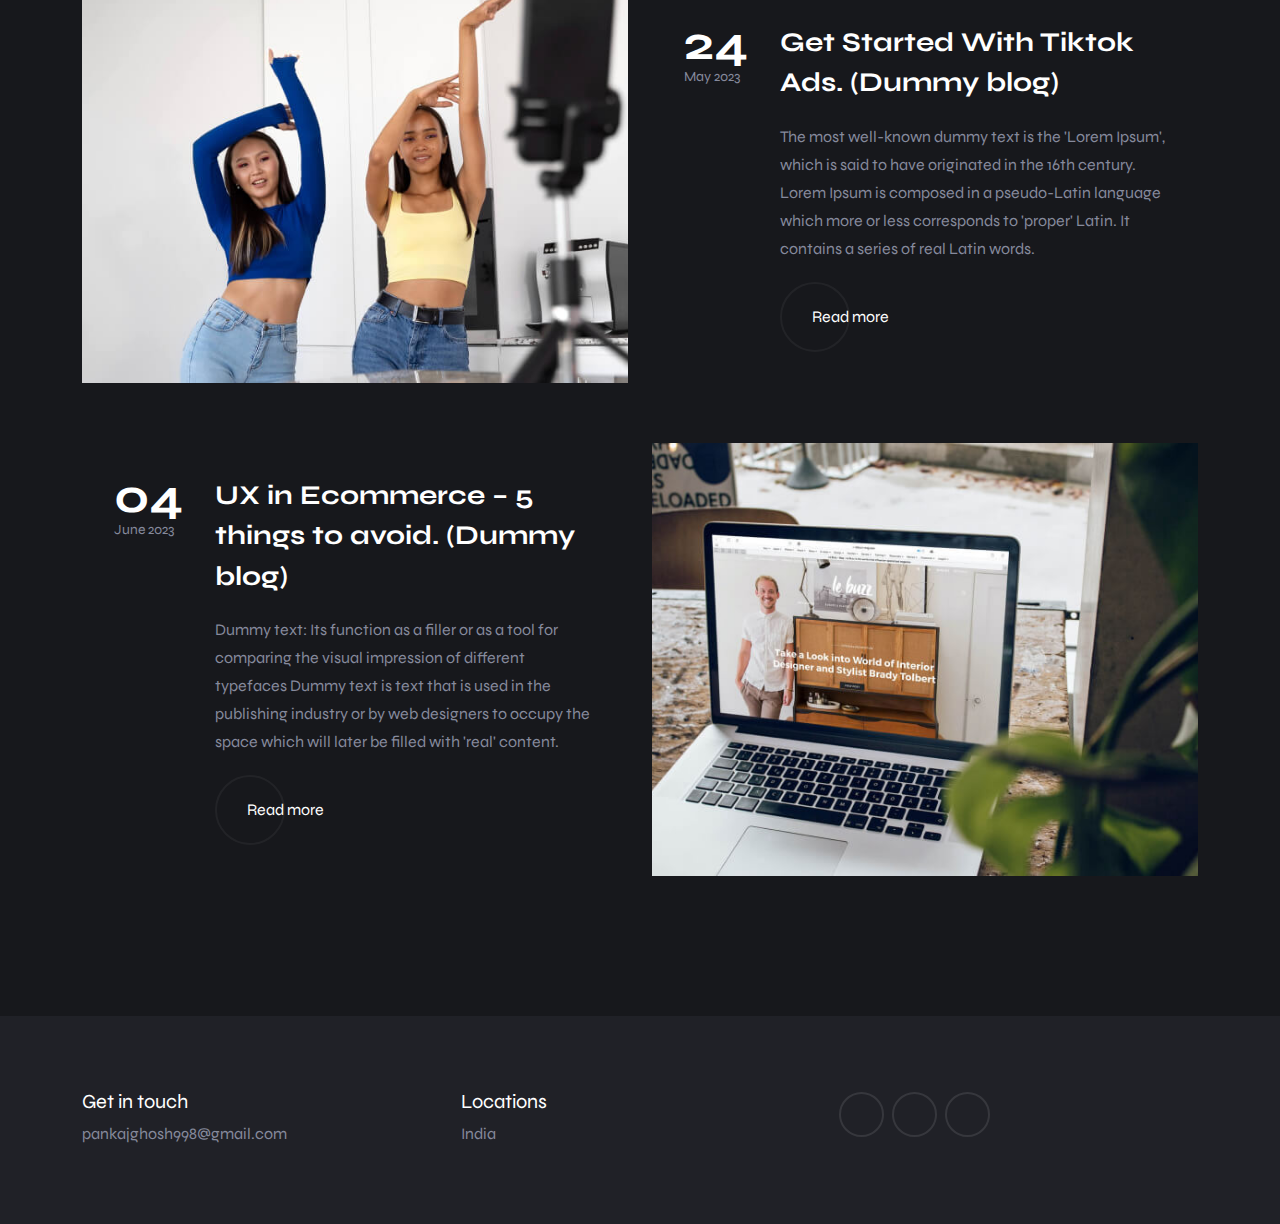
==== commit 8a76ca02: "refactor : Add dummy text in blog section" ====
--- a/index.html
+++ b/index.html
@@ -138,7 +138,11 @@
                 success of a dynamic organization.
               </p>
 
-              <a href="./public/resume_pankajghosh.pdf" download class="btn has-before">
+              <a
+                href="./public/resume_pankajghosh.pdf"
+                download
+                class="btn has-before"
+              >
                 <span class="span">Download CV</span>
 
                 <ion-icon name="download-outline" aria-hidden="true"></ion-icon>
@@ -418,188 +422,188 @@
         -->
 
         <section class="project" aria-labelledby="project-label" id="project">
-            <div class="title-wrapper container">
-              <div>
-                <p class="section-subtitle" id="project-label">Our Works</p>
-
-                <h2 class="h2 section-title">project</h2>
-              </div>
-
-              <div class="section-text">
-                Phasellus et lacus suscipit congue nisl the volutpat magna.
-                donec miss the drana risus tincidunt convallis velit orci congue
-                tortor eu dignissim ipsum suam non odio. Pellenta esuntion miss
-                the imperdiet metus ornare.
-              </div>
+          <div class="title-wrapper container">
+            <div>
+              <p class="section-subtitle" id="project-label">Our Works</p>
+
+              <h2 class="h2 section-title">project</h2>
             </div>
 
-            <div class="slider" data-slider>
-              <ul class="slider-container" data-slider-container>
-                <li class="slider-item">
-                  <div
-                    class="project-card img-holder"
-                    style="--width: 600; --height: 600"
-                  >
-                    <img
-                      src="./src/assets/project-1.jpg"
-                      width="600"
-                      height="600"
-                      loading="lazy"
-                      alt="project"
-                      class="img-cover"
-                    />
-
-                    <div class="card-content">
-                      <h3 class="h3 card-title">Lab. 001</h3>
-
-                      <p class="card-text">Website Design</p>
-                    </div>
-
-                    <a href="#" class="layer-link"></a>
-                  </div>
-                </li>
-
-                <li class="slider-item">
-                  <div
-                    class="project-card img-holder"
-                    style="--width: 600; --height: 600"
-                  >
-                    <img
-                      src="./src/assets/project-2.jpg"
-                      width="600"
-                      height="600"
-                      loading="lazy"
-                      alt="project"
-                      class="img-cover"
-                    />
-
-                    <div class="card-content">
-                      <h3 class="h3 card-title">Aer Agency</h3>
-
-                      <p class="card-text">Website / Development</p>
-                    </div>
-
-                    <a href="#" class="layer-link"></a>
-                  </div>
-                </li>
-
-                <li class="slider-item">
-                  <div
-                    class="project-card img-holder"
-                    style="--width: 600; --height: 600"
-                  >
-                    <img
-                      src="./src/assets/project-3.jpg"
-                      width="600"
-                      height="600"
-                      loading="lazy"
-                      alt="project"
-                      class="img-cover"
-                    />
-
-                    <div class="card-content">
-                      <h3 class="h3 card-title">Joker Card</h3>
-
-                      <p class="card-text">UX Design / Web App</p>
-                    </div>
-
-                    <a href="#" class="layer-link"></a>
-                  </div>
-                </li>
-
-                <li class="slider-item">
-                  <div
-                    class="project-card img-holder"
-                    style="--width: 600; --height: 600"
-                  >
-                    <img
-                      src="./src/assets/project-4.jpg"
-                      width="600"
-                      height="600"
-                      loading="lazy"
-                      alt="project"
-                      class="img-cover"
-                    />
-
-                    <div class="card-content">
-                      <h3 class="h3 card-title">Peaky Blinders</h3>
-
-                      <p class="card-text">Website / UX Design</p>
-                    </div>
-
-                    <a href="#" class="layer-link"></a>
-                  </div>
-                </li>
-
-                <li class="slider-item">
-                  <div
-                    class="project-card img-holder"
-                    style="--width: 600; --height: 600"
-                  >
-                    <img
-                      src="./src/assets/project-5.jpg"
-                      width="600"
-                      height="600"
-                      loading="lazy"
-                      alt="project"
-                      class="img-cover"
-                    />
-
-                    <div class="card-content">
-                      <h3 class="h3 card-title">Design Zoom</h3>
-
-                      <p class="card-text">Branding / Design</p>
-                    </div>
-
-                    <a href="#" class="layer-link"></a>
-                  </div>
-                </li>
-
-                <li class="slider-item">
-                  <div
-                    class="project-card img-holder"
-                    style="--width: 600; --height: 600"
-                  >
-                    <img
-                      src="./src/assets/project-6.jpg"
-                      width="600"
-                      height="600"
-                      loading="lazy"
-                      alt="project"
-                      class="img-cover"
-                    />
-
-                    <div class="card-content">
-                      <h3 class="h3 card-title">Out Zone</h3>
-
-                      <p class="card-text">UX Design / Web App</p>
-                    </div>
-
-                    <a href="#" class="layer-link"></a>
-                  </div>
-                </li>
-              </ul>
-
-              <div class="slider-controls">
-                <button
-                  class="slider-control prev"
-                  data-slider-prev
-                  aria-label="Slide to previous item"
-                >
-                  <div class="line"></div>
-                  <div class="arrow"></div>
-                </button>
-
-                <button
-                  class="slider-control next"
-                  data-slider-next
-                  aria-label="Slide to next item"
-                >
-                  <div class="line"></div>
-                  <div class="arrow"></div>
-                </button>
-              </div>
+            <div class="section-text">
+              Phasellus et lacus suscipit congue nisl the volutpat magna. donec
+              miss the drana risus tincidunt convallis velit orci congue tortor
+              eu dignissim ipsum suam non odio. Pellenta esuntion miss the
+              imperdiet metus ornare.
             </div>
+          </div>
+
+          <div class="slider" data-slider>
+            <ul class="slider-container" data-slider-container>
+              <li class="slider-item">
+                <div
+                  class="project-card img-holder"
+                  style="--width: 600; --height: 600"
+                >
+                  <img
+                    src="./src/assets/project-1.jpg"
+                    width="600"
+                    height="600"
+                    loading="lazy"
+                    alt="project"
+                    class="img-cover"
+                  />
+
+                  <div class="card-content">
+                    <h3 class="h3 card-title">Lab. 001</h3>
+
+                    <p class="card-text">Website Design</p>
+                  </div>
+
+                  <a href="#" class="layer-link"></a>
+                </div>
+              </li>
+
+              <li class="slider-item">
+                <div
+                  class="project-card img-holder"
+                  style="--width: 600; --height: 600"
+                >
+                  <img
+                    src="./src/assets/project-2.jpg"
+                    width="600"
+                    height="600"
+                    loading="lazy"
+                    alt="project"
+                    class="img-cover"
+                  />
+
+                  <div class="card-content">
+                    <h3 class="h3 card-title">Aer Agency</h3>
+
+                    <p class="card-text">Website / Development</p>
+                  </div>
+
+                  <a href="#" class="layer-link"></a>
+                </div>
+              </li>
+
+              <li class="slider-item">
+                <div
+                  class="project-card img-holder"
+                  style="--width: 600; --height: 600"
+                >
+                  <img
+                    src="./src/assets/project-3.jpg"
+                    width="600"
+                    height="600"
+                    loading="lazy"
+                    alt="project"
+                    class="img-cover"
+                  />
+
+                  <div class="card-content">
+                    <h3 class="h3 card-title">Joker Card</h3>
+
+                    <p class="card-text">UX Design / Web App</p>
+                  </div>
+
+                  <a href="#" class="layer-link"></a>
+                </div>
+              </li>
+
+              <li class="slider-item">
+                <div
+                  class="project-card img-holder"
+                  style="--width: 600; --height: 600"
+                >
+                  <img
+                    src="./src/assets/project-4.jpg"
+                    width="600"
+                    height="600"
+                    loading="lazy"
+                    alt="project"
+                    class="img-cover"
+                  />
+
+                  <div class="card-content">
+                    <h3 class="h3 card-title">Peaky Blinders</h3>
+
+                    <p class="card-text">Website / UX Design</p>
+                  </div>
+
+                  <a href="#" class="layer-link"></a>
+                </div>
+              </li>
+
+              <li class="slider-item">
+                <div
+                  class="project-card img-holder"
+                  style="--width: 600; --height: 600"
+                >
+                  <img
+                    src="./src/assets/project-5.jpg"
+                    width="600"
+                    height="600"
+                    loading="lazy"
+                    alt="project"
+                    class="img-cover"
+                  />
+
+                  <div class="card-content">
+                    <h3 class="h3 card-title">Design Zoom</h3>
+
+                    <p class="card-text">Branding / Design</p>
+                  </div>
+
+                  <a href="#" class="layer-link"></a>
+                </div>
+              </li>
+
+              <li class="slider-item">
+                <div
+                  class="project-card img-holder"
+                  style="--width: 600; --height: 600"
+                >
+                  <img
+                    src="./src/assets/project-6.jpg"
+                    width="600"
+                    height="600"
+                    loading="lazy"
+                    alt="project"
+                    class="img-cover"
+                  />
+
+                  <div class="card-content">
+                    <h3 class="h3 card-title">Out Zone</h3>
+
+                    <p class="card-text">UX Design / Web App</p>
+                  </div>
+
+                  <a href="#" class="layer-link"></a>
+                </div>
+              </li>
+            </ul>
+
+            <div class="slider-controls">
+              <button
+                class="slider-control prev"
+                data-slider-prev
+                aria-label="Slide to previous item"
+              >
+                <div class="line"></div>
+                <div class="arrow"></div>
+              </button>
+
+              <button
+                class="slider-control next"
+                data-slider-next
+                aria-label="Slide to next item"
+              >
+                <div class="line"></div>
+                <div class="arrow"></div>
+              </button>
+            </div>
+          </div>
         </section>
 
         <!--
@@ -629,17 +633,22 @@
                 </figure>
 
                 <div class="card-content">
-                  <time class="time" datetime="2023-06-24">
+                  <time class="time" datetime="2023-05-24">
                     <span class="span text-lg">24</span>
-                    June 2023
+                    May 2023
                   </time>
 
                   <div>
-                    <h3 class="h3 card-title">Get Started With Tiktok Ads.</h3>
+                    <h3 class="h3 card-title">
+                      Get Started With Tiktok Ads. (Dummy blog)
+                    </h3>
 
                     <p class="card-text">
-                      Phasellus et lacus suscipit congue nis in the miss mine
-                      one miss the drana risus in tincidunt ornare.
+                      The most well-known dummy text is the 'Lorem Ipsum', which
+                      is said to have originated in the 16th century. Lorem
+                      Ipsum is composed in a pseudo-Latin language which more or
+                      less corresponds to 'proper' Latin. It contains a series
+                      of real Latin words.
                     </p>
 
                     <a href="#" class="btn has-before">
@@ -667,19 +676,22 @@
                 </figure>
 
                 <div class="card-content">
-                  <time class="time" datetime="2023-06-27">
-                    <span class="span text-lg">27</span>
+                  <time class="time" datetime="2023-06-04">
+                    <span class="span text-lg">04</span>
                     June 2023
                   </time>
 
                   <div>
                     <h3 class="h3 card-title">
-                      UX in Ecommerce – 5 things to avoid.
+                      UX in Ecommerce – 5 things to avoid. (Dummy blog)
                     </h3>
 
                     <p class="card-text">
-                      Phasellus et lacus suscipit congue nis in the miss mine
-                      one miss the drana risus in tincidunt ornare.
+                      Dummy text: Its function as a filler or as a tool for
+                      comparing the visual impression of different typefaces
+                      Dummy text is text that is used in the publishing industry
+                      or by web designers to occupy the space which will later
+                      be filled with 'real' content.
                     </p>
 
                     <a href="#" class="btn has-before">
--- a/src/style.css
+++ b/src/style.css
@@ -645,24 +645,24 @@
 }
 
 /*-----------------------------------*\
-  #PORTFOLIO
-\*-----------------------------------*/
-
-.portfolio .slider {
+  #project
+\*-----------------------------------*/
+
+.project .slider {
   --item-gap: 16px;
 }
 
-.portfolio-card {
+.project-card {
   position: relative;
   background-color: transparent;
   transition: var(--cubic-ease-out);
 }
 
-.portfolio-card .img-cover {
+.project-card .img-cover {
   transition: var(--cubic-ease-out);
 }
 
-.portfolio-card .card-content {
+.project-card .card-content {
   position: absolute;
   top: 50%;
   left: 50%;
@@ -674,16 +674,16 @@
   z-index: 1;
 }
 
-.portfolio-card .card-text {
+.project-card .card-text {
   color: var(--white);
 }
 
-.portfolio-card:is(:hover, :focus-within) .img-cover {
+.project-card:is(:hover, :focus-within) .img-cover {
   opacity: 0.1;
   transform: scale(0.95);
 }
 
-.portfolio-card:is(:hover, :focus-within) .card-content {
+.project-card:is(:hover, :focus-within) .card-content {
   transform: translate(-50%, -50%);
   opacity: 1;
 }
@@ -720,6 +720,10 @@
 
 .blog-card .card-text {
   margin-block: 20px;
+}
+
+.blog-card .btn{
+  cursor: not-allowed;
 }
 
 /*-----------------------------------*\
@@ -937,20 +941,20 @@
   /**
     * HERO
     */
-  
-  .hero-subtitle{
-    --fs-8: 1.4rem
+
+  .hero-subtitle {
+    --fs-8: 1.4rem;
   }
 
   /**
     * SKILLS
     */
 
-  .skills .section-title{
+  .skills .section-title {
     max-width: 16ch;
   }
 
-  .skills-wrapper{
+  .skills-wrapper {
     gap: 10%;
   }
 
@@ -971,3 +975,64 @@
     order: 1;
   }
 }
+
+/**
+  * responsive for large than 1200px screen
+  */
+
+@media (min-width: 1200px) {
+  /**
+    * CUSTOM PROPERTY
+    */
+
+  :root {
+    /**
+      * spacing
+      */
+
+    --section-padding: 140px;
+  }
+
+  /**
+    * REUSED STYLE
+    */
+
+  .container {
+    max-width: 1140px;
+  }
+
+  /**
+    * HEADER
+    */
+
+  .navbar {
+    top: 0;
+    display: grid;
+    place-items: center;
+  }
+
+  .nav-toggle-btn {
+    position: relative;
+    z-index: 2;
+  }
+
+  .overlay {
+    top: 0;
+  }
+
+  /**
+    * HERO
+    */
+
+  .hero-content {
+    width: 55%;
+  }
+
+  .hero-title {
+    word-break: normal;
+  }
+
+  .hero .section-text {
+    margin-block-end: 52px;
+  }
+}
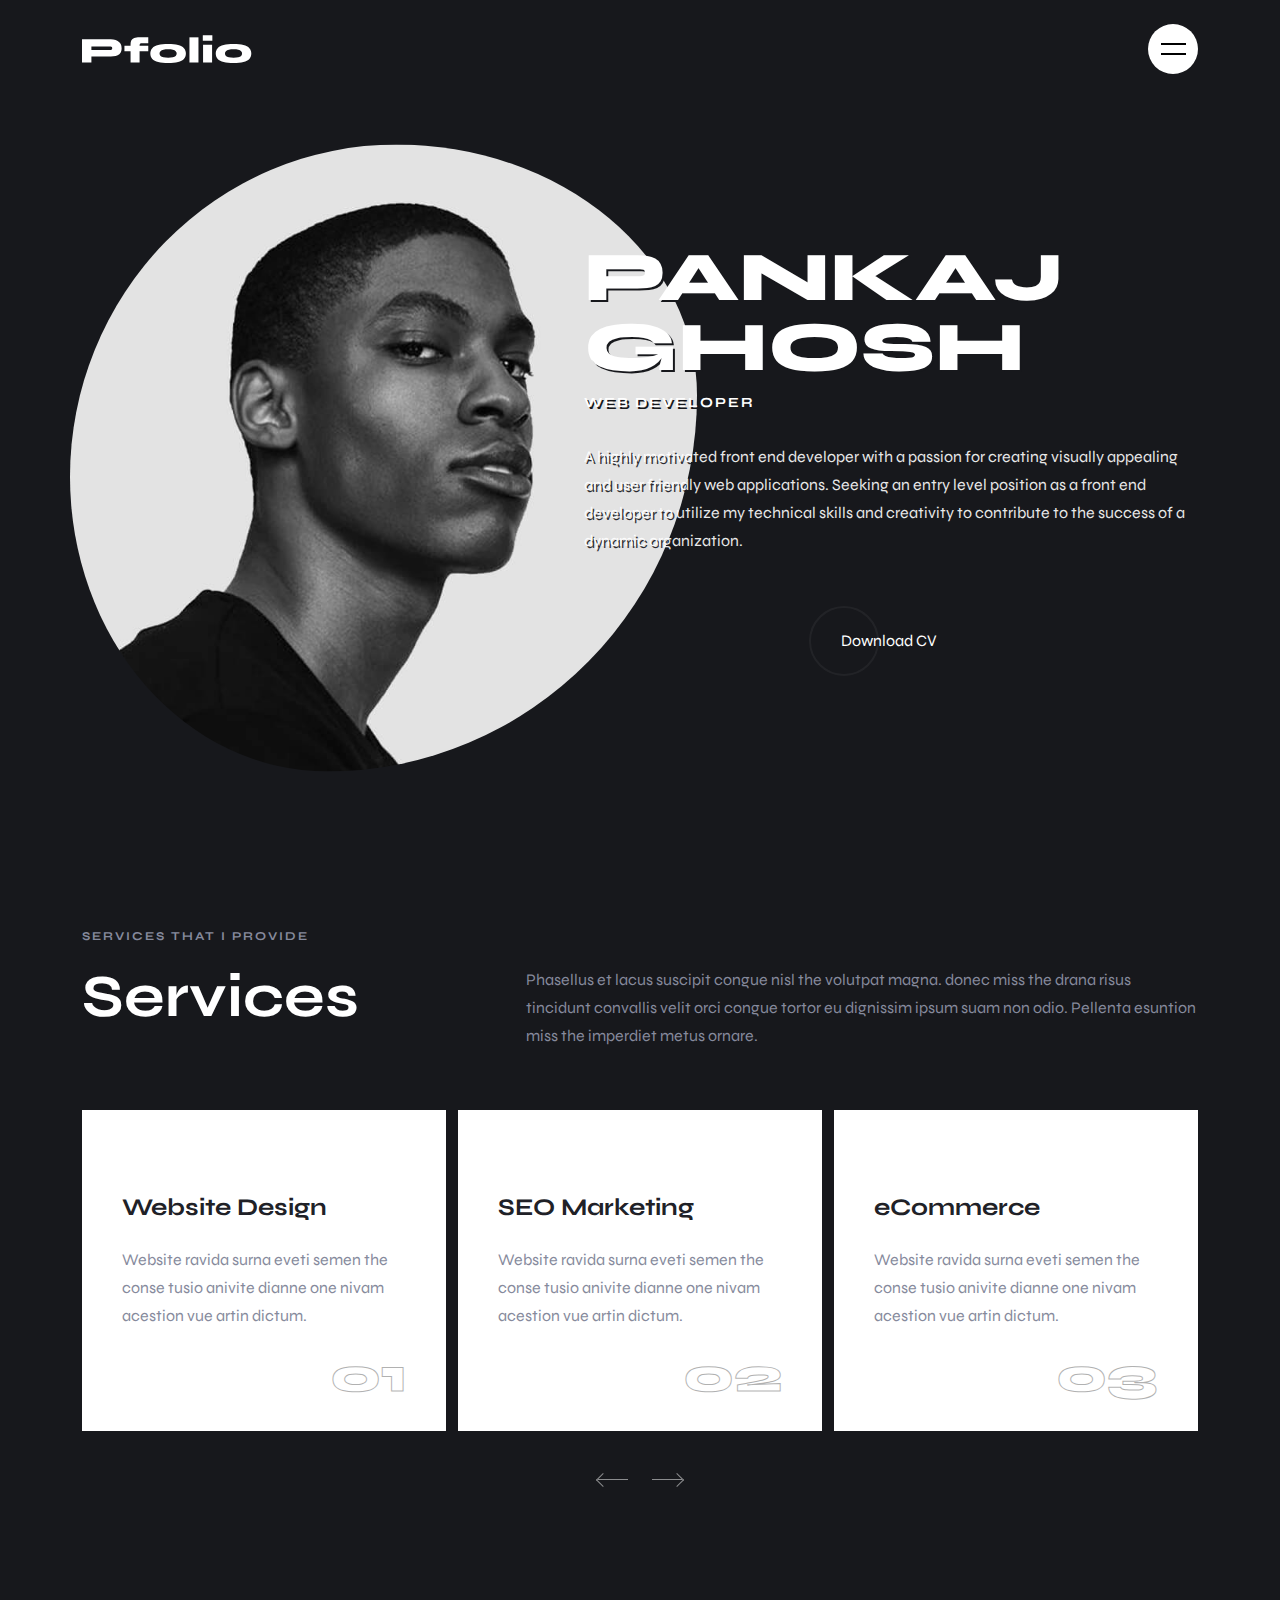
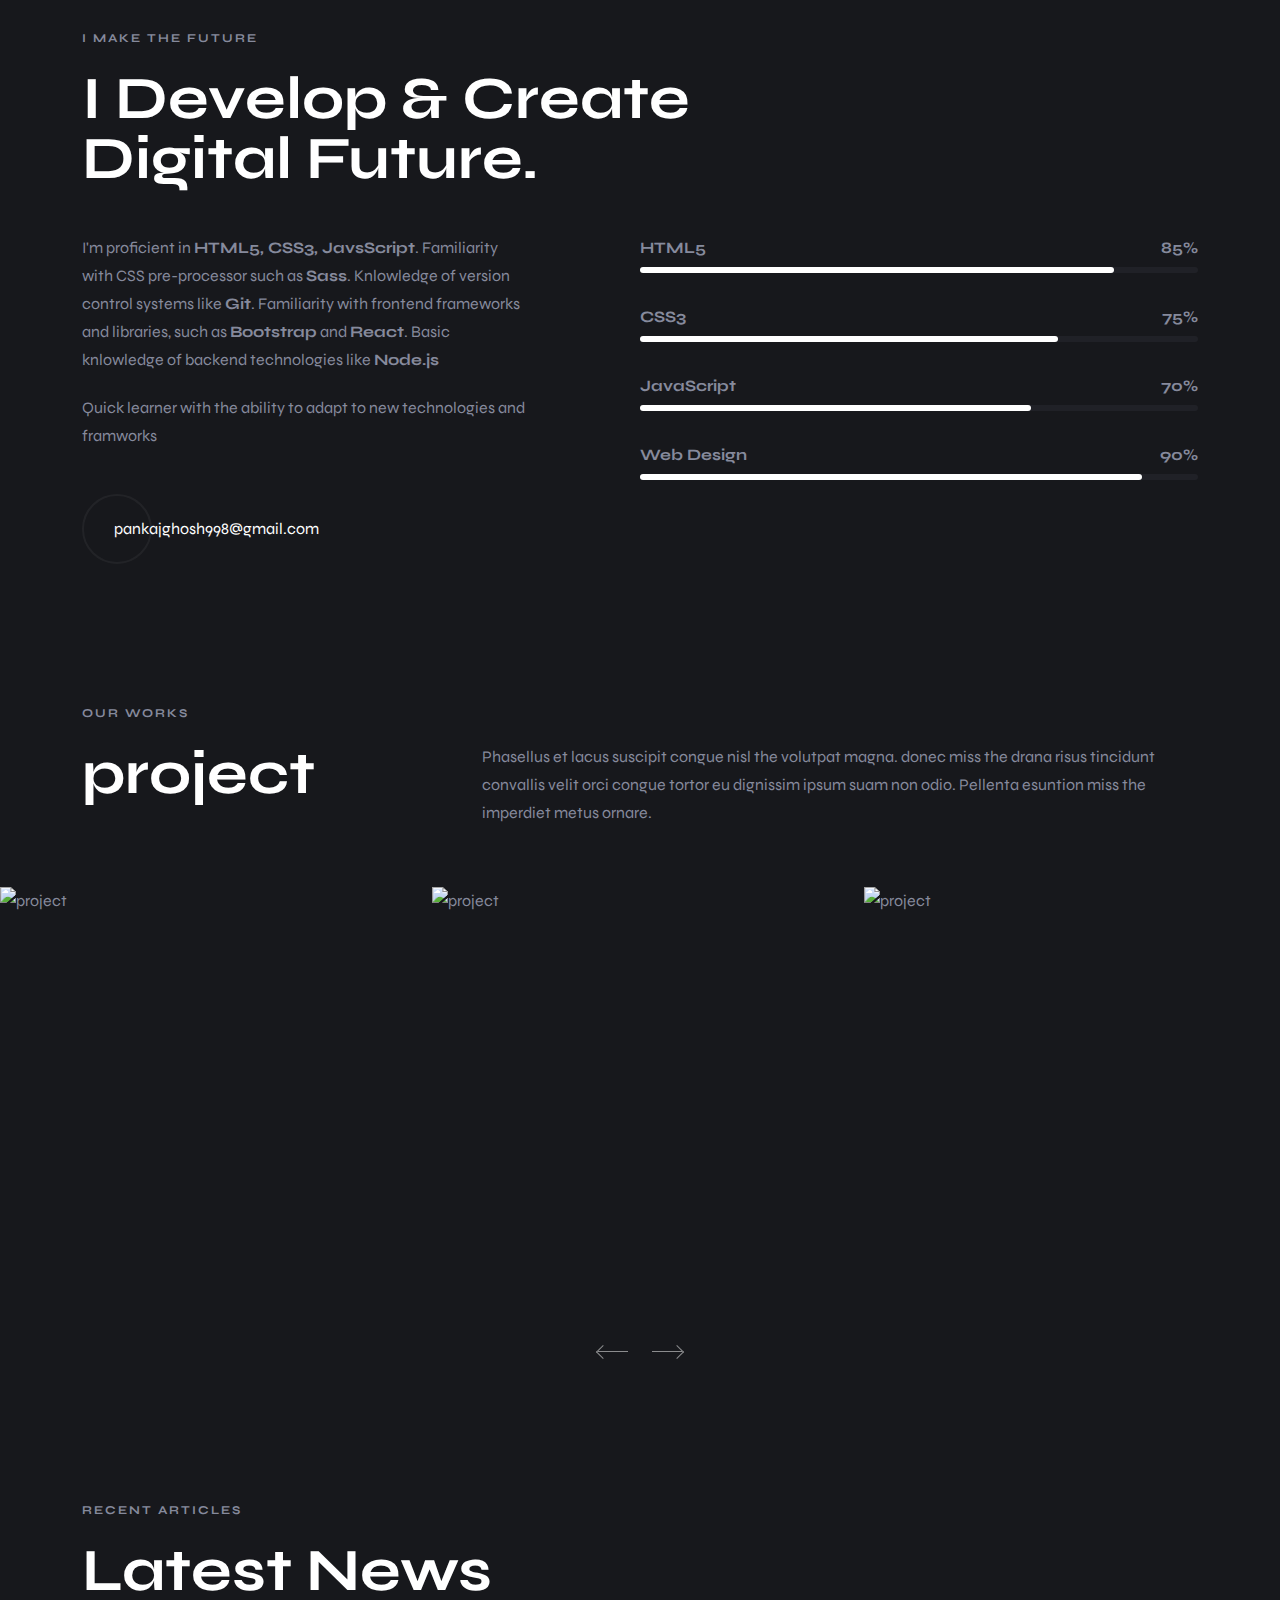
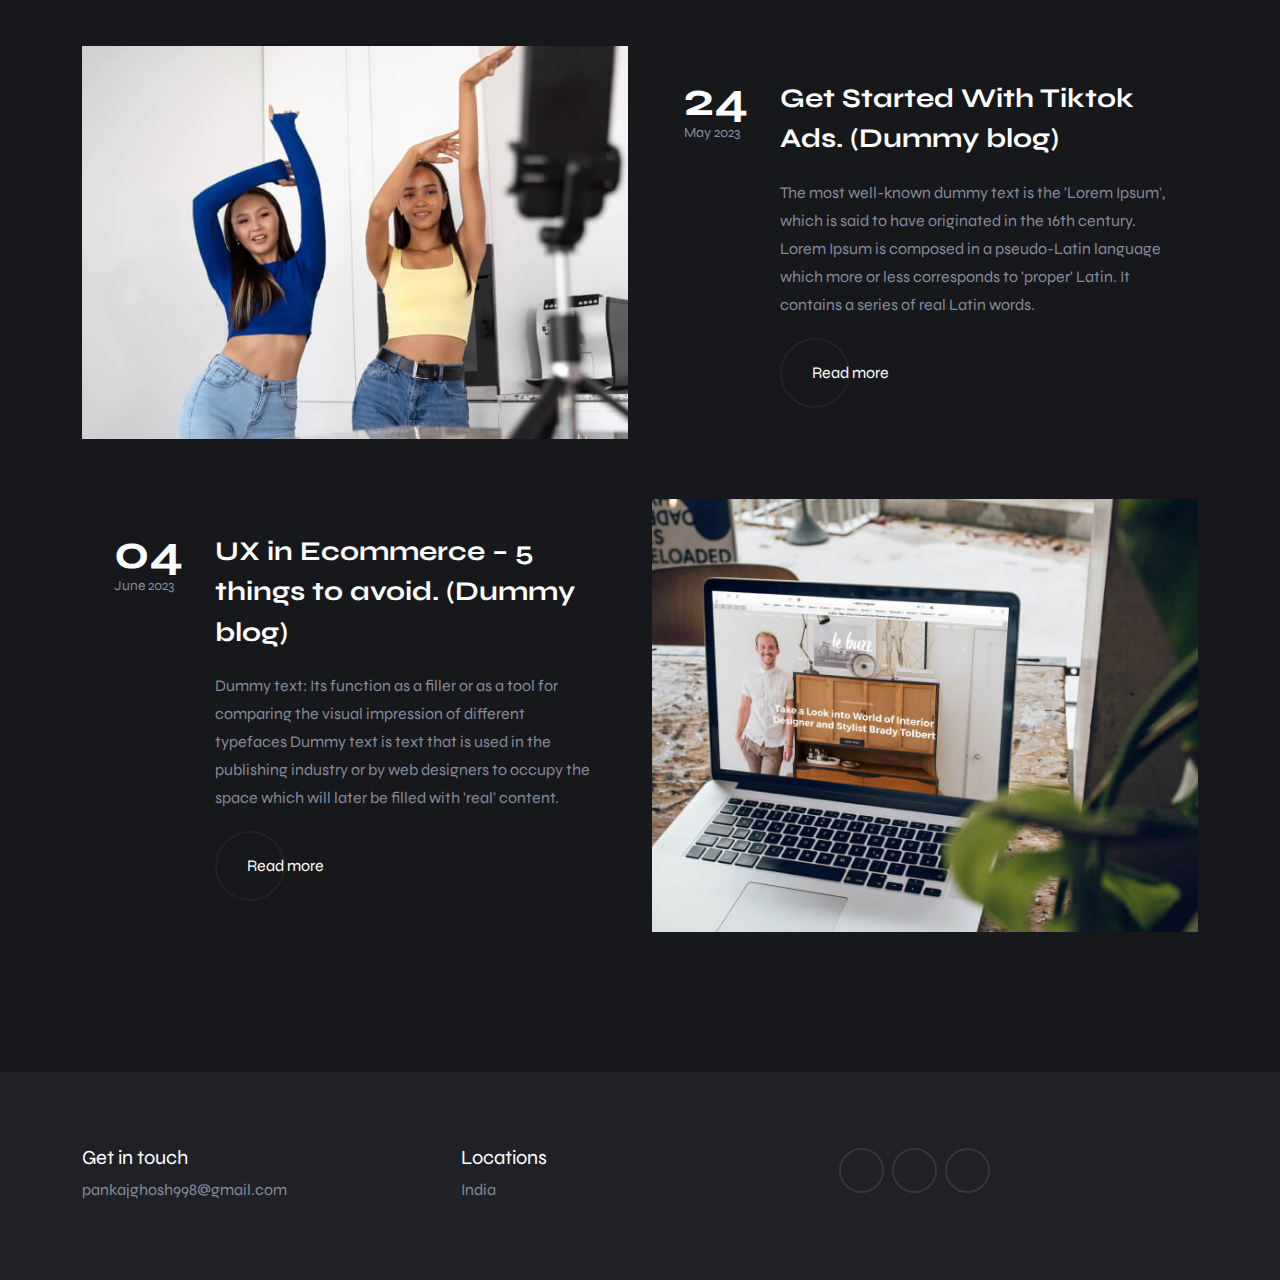
==== commit 91f32a50: "refactor : change skills" ====
--- a/index.html
+++ b/index.html
@@ -349,14 +349,18 @@
             <div class="skills-wrapper">
               <div>
                 <p class="section-text">
-                  Pellentesque magna magna semper dapibus felis necatin aliuen
-                  risus. Pellentesque habitant morbi senectus dictum.
+                  I'm proficient in <strong>HTML5, CSS3, JavsScript</strong>.
+                  Familiarity with CSS pre-processor such as
+                  <strong>Sass</strong>. Knlowledge of version control systems
+                  like <strong>Git</strong>. Familiarity with frontend
+                  frameworks and libraries, such as
+                  <strong>Bootstrap</strong> and <strong>React</strong>. Basic
+                  knlowledge of backend technologies like
+                  <strong>Node.js</strong>
                 </p>
 
                 <p class="section-text">
-                  Web design magna magna semper dapibus felis necatin aliuen
-                  risus. Pellentesque habitant morbi tristique senectus the
-                  neuse malesuada nullam ac lorem miss the duru.
+                  Quick learner with the ability to adapt to new technologies and framworks
                 </p>
 
                 <a href="#" class="btn has-before">pankajghosh998@gmail.com</a>
@@ -366,25 +370,37 @@
                 <ul class="skills-list">
                   <li>
                     <div class="progress-wrapper">
-                      <p class="progress-label">Design</p>
-
-                      <data class="progress-value" value="90">90%</data>
+                      <p class="progress-label">HTML5</p>
+
+                      <data class="progress-value" value="85">85%</data>
                     </div>
 
                     <div class="progress-bg">
-                      <div class="progress" style="width: 90%"></div>
+                      <div class="progress" style="width: 85%"></div>
                     </div>
                   </li>
 
                   <li>
                     <div class="progress-wrapper">
-                      <p class="progress-label">Branding</p>
-
-                      <data class="progress-value" value="80">80%</data>
+                      <p class="progress-label">CSS3</p>
+
+                      <data class="progress-value" value="75">75%</data>
                     </div>
 
                     <div class="progress-bg">
-                      <div class="progress" style="width: 80%"></div>
+                      <div class="progress" style="width: 75%"></div>
+                    </div>
+                  </li>
+
+                  <li>
+                    <div class="progress-wrapper">
+                      <p class="progress-label">JavaScript</p>
+
+                      <data class="progress-value" value="70">70%</data>
+                    </div>
+
+                    <div class="progress-bg">
+                      <div class="progress" style="width: 70%"></div>
                     </div>
                   </li>
 
@@ -392,23 +408,11 @@
                     <div class="progress-wrapper">
                       <p class="progress-label">Web Design</p>
 
-                      <data class="progress-value" value="95">95%</data>
+                      <data class="progress-value" value="90">90%</data>
                     </div>
 
                     <div class="progress-bg">
-                      <div class="progress" style="width: 95%"></div>
-                    </div>
-                  </li>
-
-                  <li>
-                    <div class="progress-wrapper">
-                      <p class="progress-label">Social Media</p>
-
-                      <data class="progress-value" value="85">85%</data>
-                    </div>
-
-                    <div class="progress-bg">
-                      <div class="progress" style="width: 85%"></div>
+                      <div class="progress" style="width: 90%"></div>
                     </div>
                   </li>
                 </ul>
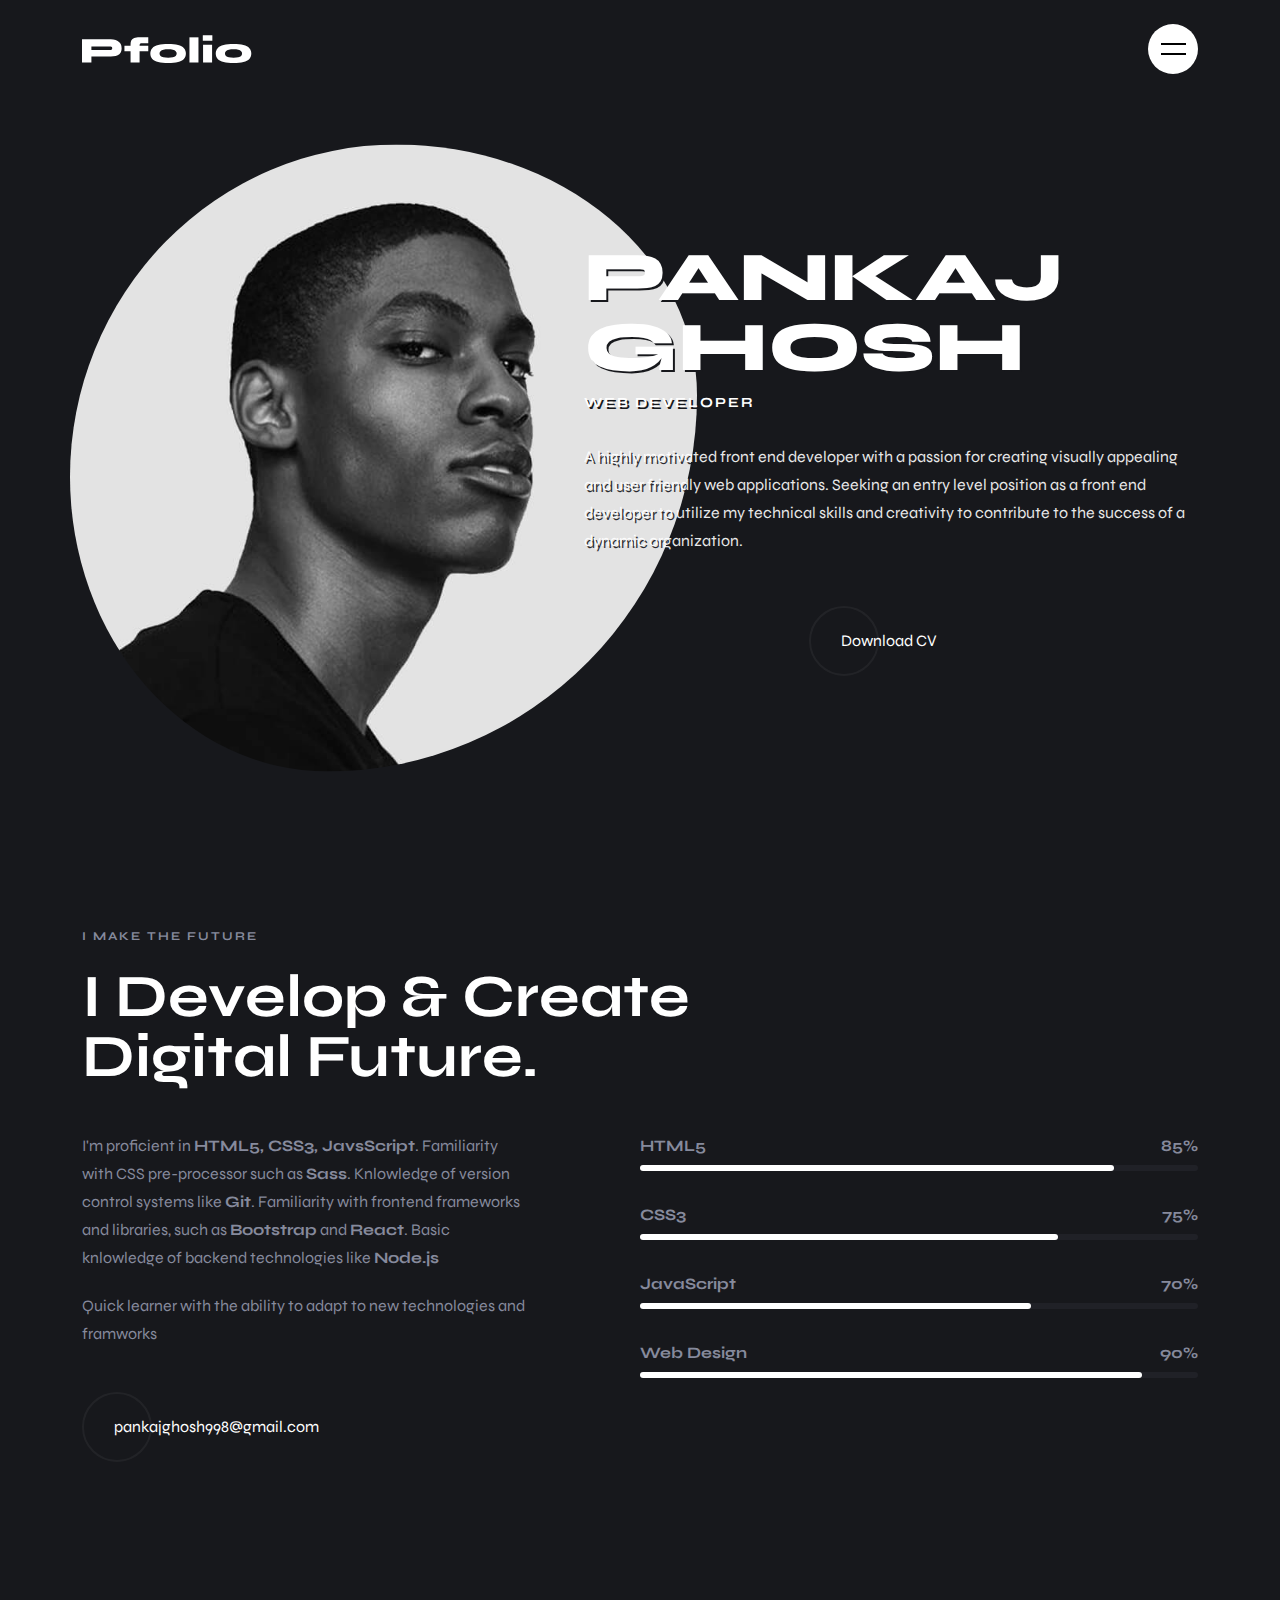
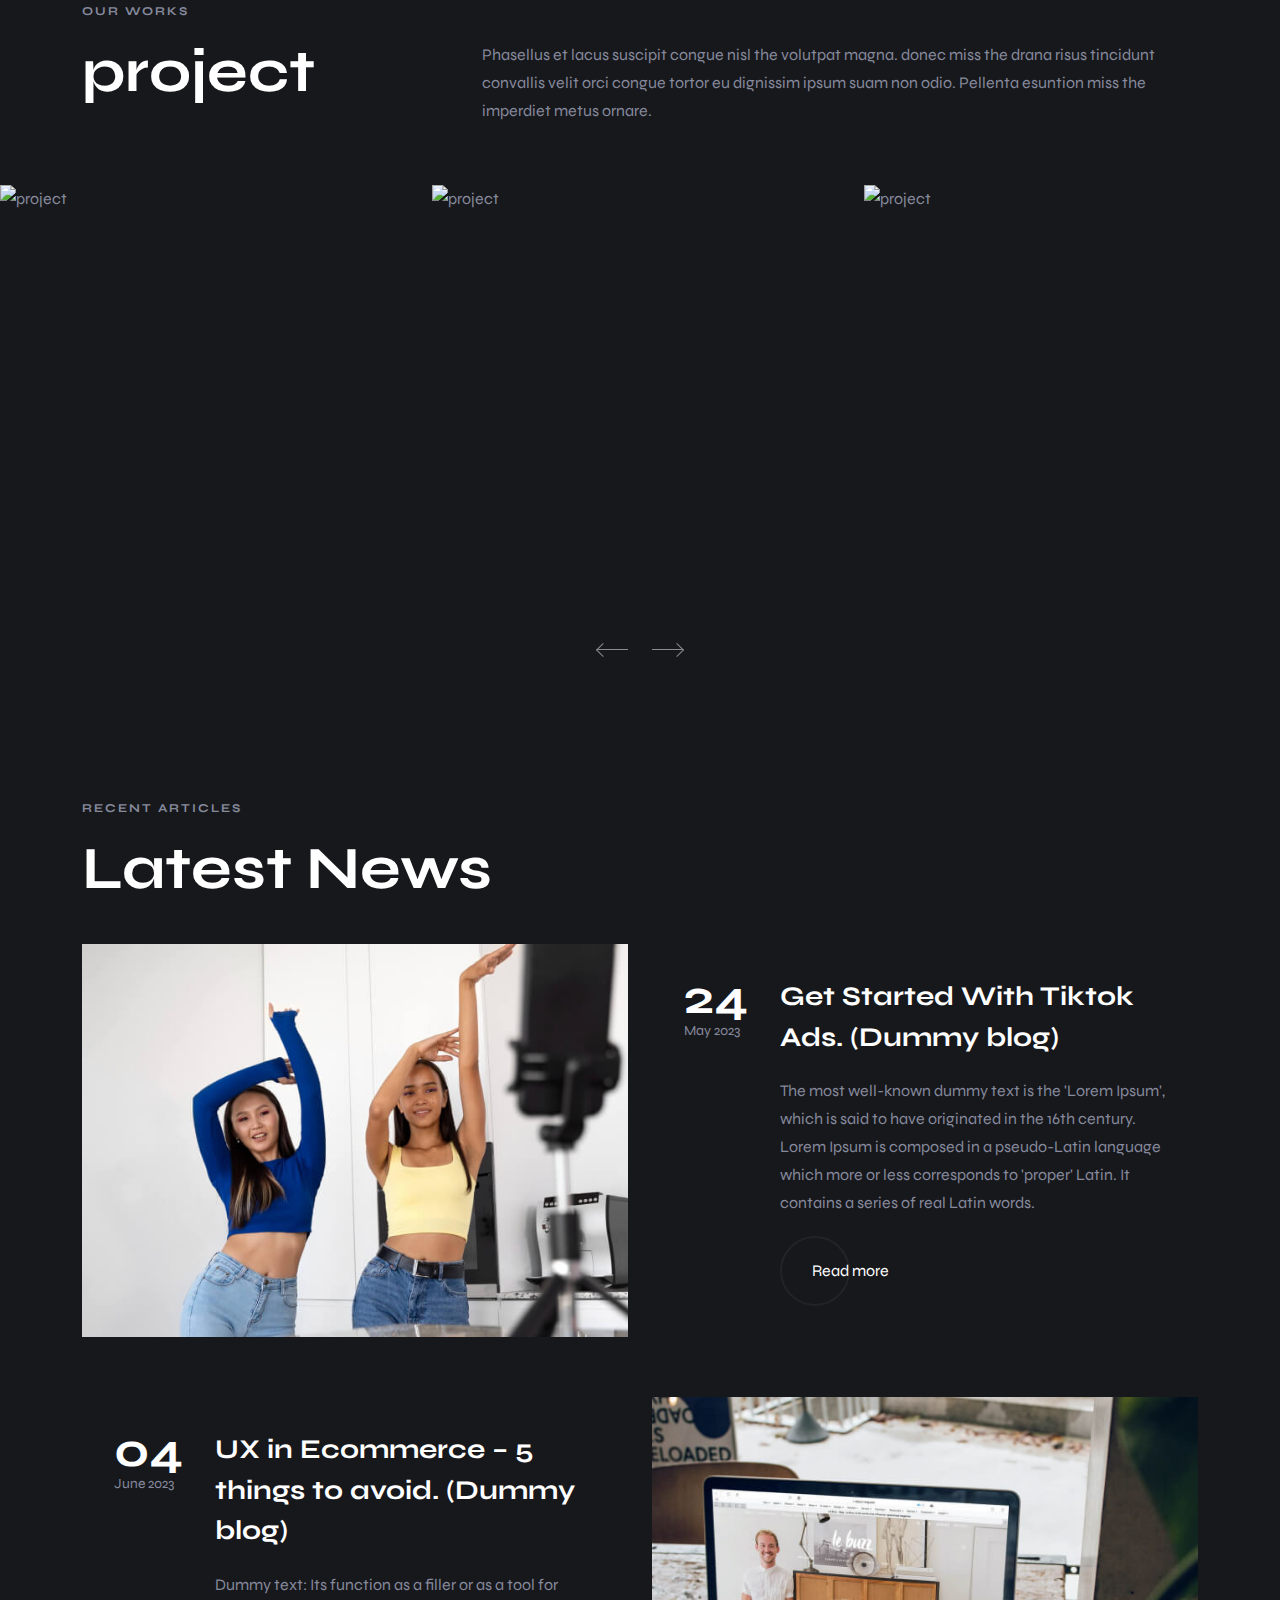
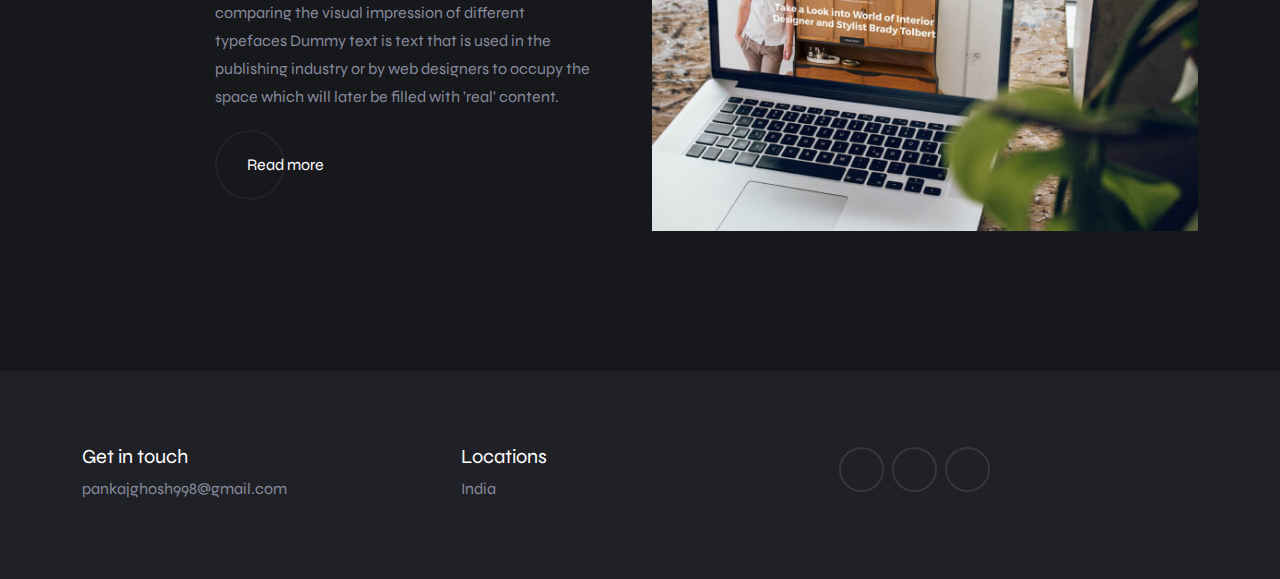
==== commit 14a9ac67: "feat : Add social links" ====
--- a/index.html
+++ b/index.html
@@ -360,7 +360,8 @@
                 </p>
 
                 <p class="section-text">
-                  Quick learner with the ability to adapt to new technologies and framworks
+                  Quick learner with the ability to adapt to new technologies
+                  and framworks
                 </p>
 
                 <a href="#" class="btn has-before">pankajghosh998@gmail.com</a>
@@ -458,12 +459,23 @@
                   />
 
                   <div class="card-content">
-                    <h3 class="h3 card-title">Lab. 001</h3>
-
-                    <p class="card-text">Website Design</p>
-                  </div>
-
-                  <a href="#" class="layer-link"></a>
+                    <h3 class="h3 card-title">Prime video clone</h3>
+
+                    <p class="card-text">Web App / Development</p>
+
+                    <div class="btn-wrapper">
+                      <a
+                        href="https://pankajghosh-primevideo.netlify.app/"
+                        class="btn"
+                        >Go Live</a
+                      >
+                      <a
+                        href="https://github.com/iamPankajGhosh/prime-video-clone"
+                        class="btn"
+                        >Source</a
+                      >
+                    </div>
+                  </div>
                 </div>
               </li>
 
@@ -482,12 +494,23 @@
                   />
 
                   <div class="card-content">
-                    <h3 class="h3 card-title">Aer Agency</h3>
-
-                    <p class="card-text">Website / Development</p>
-                  </div>
-
-                  <a href="#" class="layer-link"></a>
+                    <h3 class="h3 card-title">TextUtils</h3>
+
+                    <p class="card-text">Web App / Development</p>
+
+                    <div class="btn-wrapper">
+                      <a
+                        href="https://pankajghosh-textutils.netlify.app/"
+                        class="btn"
+                        >Go Live</a
+                      >
+                      <a
+                        href="https://github.com/iamPankajGhosh/text-utils"
+                        class="btn"
+                        >Source</a
+                      >
+                    </div>
+                  </div>
                 </div>
               </li>
 
@@ -506,84 +529,23 @@
                   />
 
                   <div class="card-content">
-                    <h3 class="h3 card-title">Joker Card</h3>
-
-                    <p class="card-text">UX Design / Web App</p>
-                  </div>
-
-                  <a href="#" class="layer-link"></a>
-                </div>
-              </li>
-
-              <li class="slider-item">
-                <div
-                  class="project-card img-holder"
-                  style="--width: 600; --height: 600"
-                >
-                  <img
-                    src="./src/assets/project-4.jpg"
-                    width="600"
-                    height="600"
-                    loading="lazy"
-                    alt="project"
-                    class="img-cover"
-                  />
-
-                  <div class="card-content">
-                    <h3 class="h3 card-title">Peaky Blinders</h3>
-
-                    <p class="card-text">Website / UX Design</p>
-                  </div>
-
-                  <a href="#" class="layer-link"></a>
-                </div>
-              </li>
-
-              <li class="slider-item">
-                <div
-                  class="project-card img-holder"
-                  style="--width: 600; --height: 600"
-                >
-                  <img
-                    src="./src/assets/project-5.jpg"
-                    width="600"
-                    height="600"
-                    loading="lazy"
-                    alt="project"
-                    class="img-cover"
-                  />
-
-                  <div class="card-content">
-                    <h3 class="h3 card-title">Design Zoom</h3>
-
-                    <p class="card-text">Branding / Design</p>
-                  </div>
-
-                  <a href="#" class="layer-link"></a>
-                </div>
-              </li>
-
-              <li class="slider-item">
-                <div
-                  class="project-card img-holder"
-                  style="--width: 600; --height: 600"
-                >
-                  <img
-                    src="./src/assets/project-6.jpg"
-                    width="600"
-                    height="600"
-                    loading="lazy"
-                    alt="project"
-                    class="img-cover"
-                  />
-
-                  <div class="card-content">
-                    <h3 class="h3 card-title">Out Zone</h3>
-
-                    <p class="card-text">UX Design / Web App</p>
-                  </div>
-
-                  <a href="#" class="layer-link"></a>
+                    <h3 class="h3 card-title">Capital City Quiz</h3>
+
+                    <p class="card-text">CLI App / Development</p>
+
+                    <div class="btn-wrapper">
+                      <a
+                        href="https://replit.com/@PankajGhosh998/Capital-Cities-Quiz?embed=1&output=1"
+                        class="btn"
+                        >Go Live</a
+                      >
+                      <a
+                        href="https://github.com/iamPankajGhosh/capital-city-quiz"
+                        class="btn"
+                        >Source</a
+                      >
+                    </div>
+                  </div>
                 </div>
               </li>
             </ul>
@@ -742,19 +704,22 @@
 
         <ul class="social-list">
           <li>
-            <a href="#" class="social-link">
+            <a
+              href="https://www.linkedin.com/in/iampankajghosh/"
+              class="social-link"
+            >
               <ion-icon name="logo-linkedin"></ion-icon>
             </a>
           </li>
 
           <li>
-            <a href="#" class="social-link">
+            <a href="https://github.com/iamPankajGhosh" class="social-link">
               <ion-icon name="logo-github"></ion-icon>
             </a>
           </li>
 
           <li>
-            <a href="#" class="social-link">
+            <a href="https://twitter.com/iam_PankajGhosh" class="social-link">
               <ion-icon name="logo-twitter"></ion-icon>
             </a>
           </li>
--- a/src/style.css
+++ b/src/style.css
@@ -468,6 +468,10 @@
   transition: var(--transition-1);
 }
 
+.navbar-list li:nth-child(2){
+  display: none;
+}
+
 .navbar-link:is(:hover, :focus-visible) {
   text-shadow: 1px 0 0 var(--eerie-black);
 }
@@ -492,6 +496,7 @@
 
 .hero {
   padding-block-start: 130px;
+  padding-block-end: 0;
 }
 
 .hero-title {
@@ -569,6 +574,10 @@
 /*-----------------------------------*\
   #SERVICE
 \*-----------------------------------*/
+
+.service {
+  display: none;
+}
 
 .service-card {
   position: relative;
@@ -722,7 +731,7 @@
   margin-block: 20px;
 }
 
-.blog-card .btn{
+.blog-card .btn {
   cursor: not-allowed;
 }
 
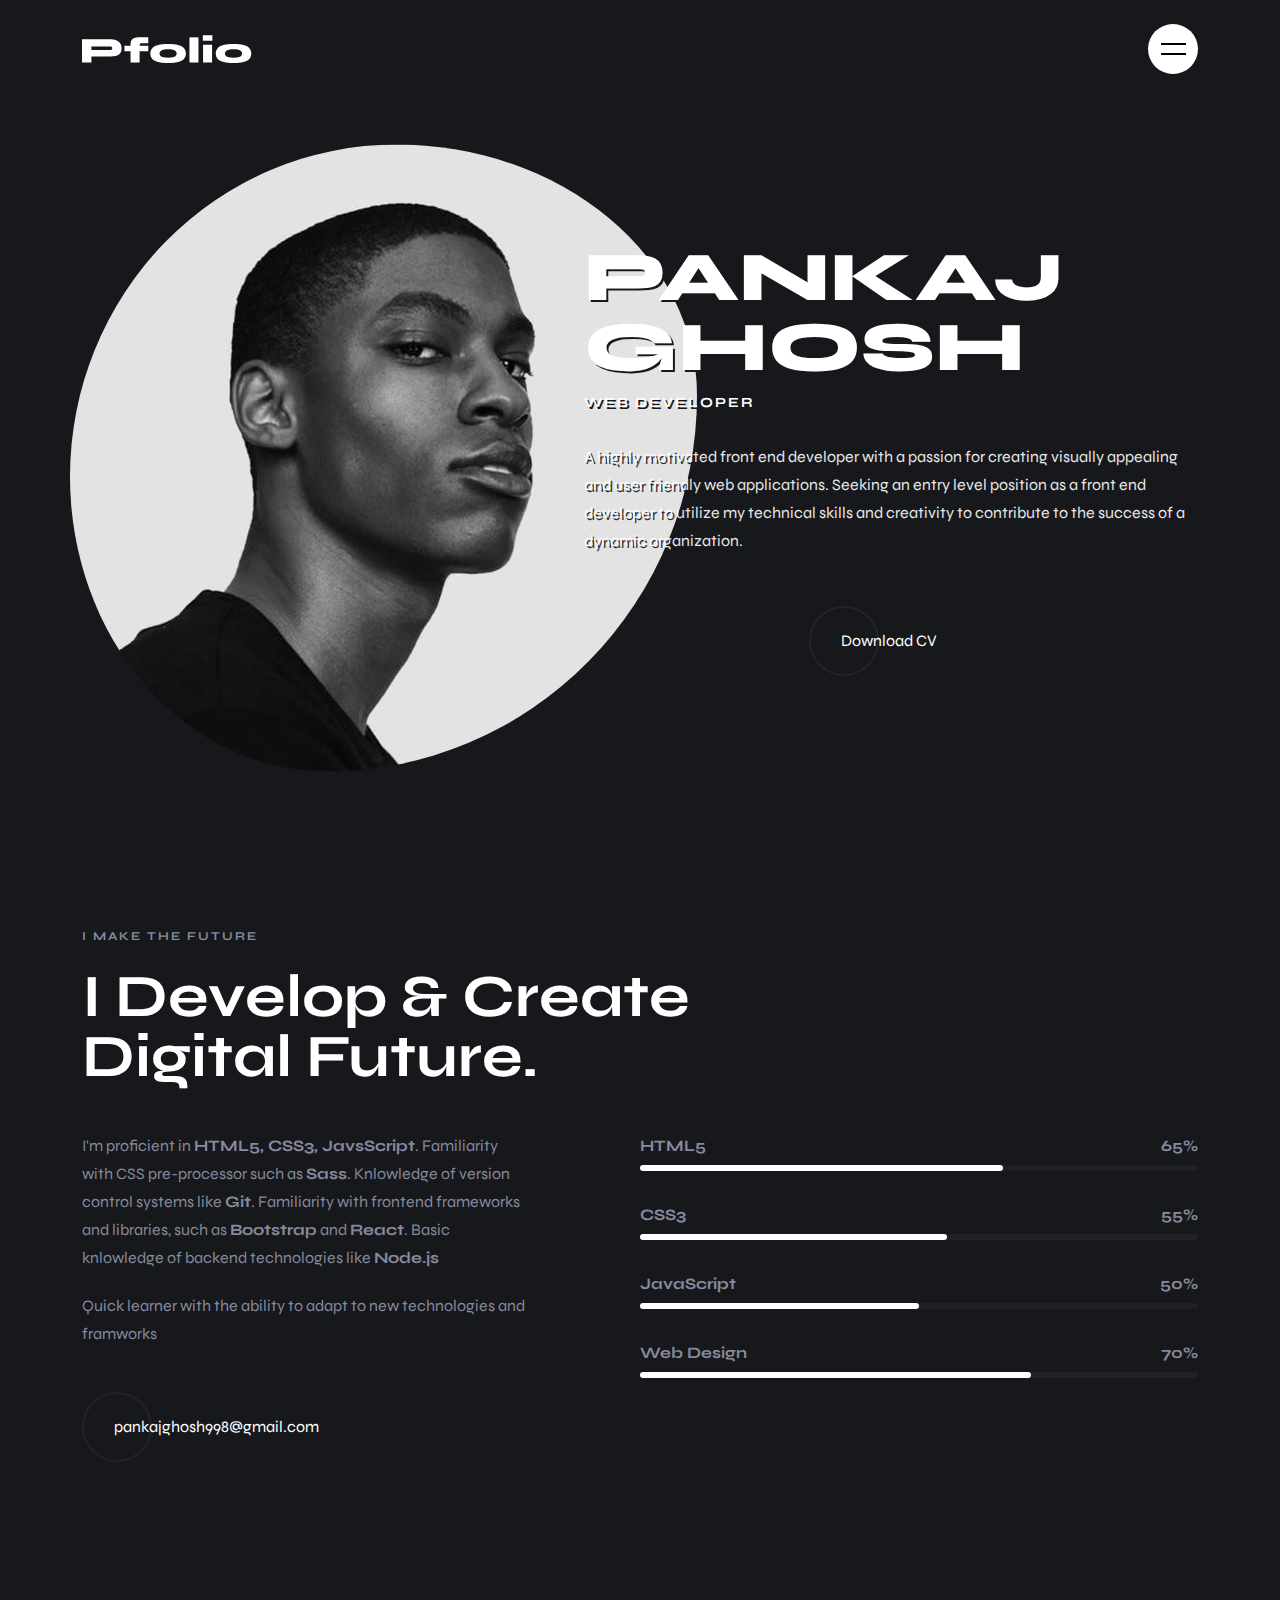
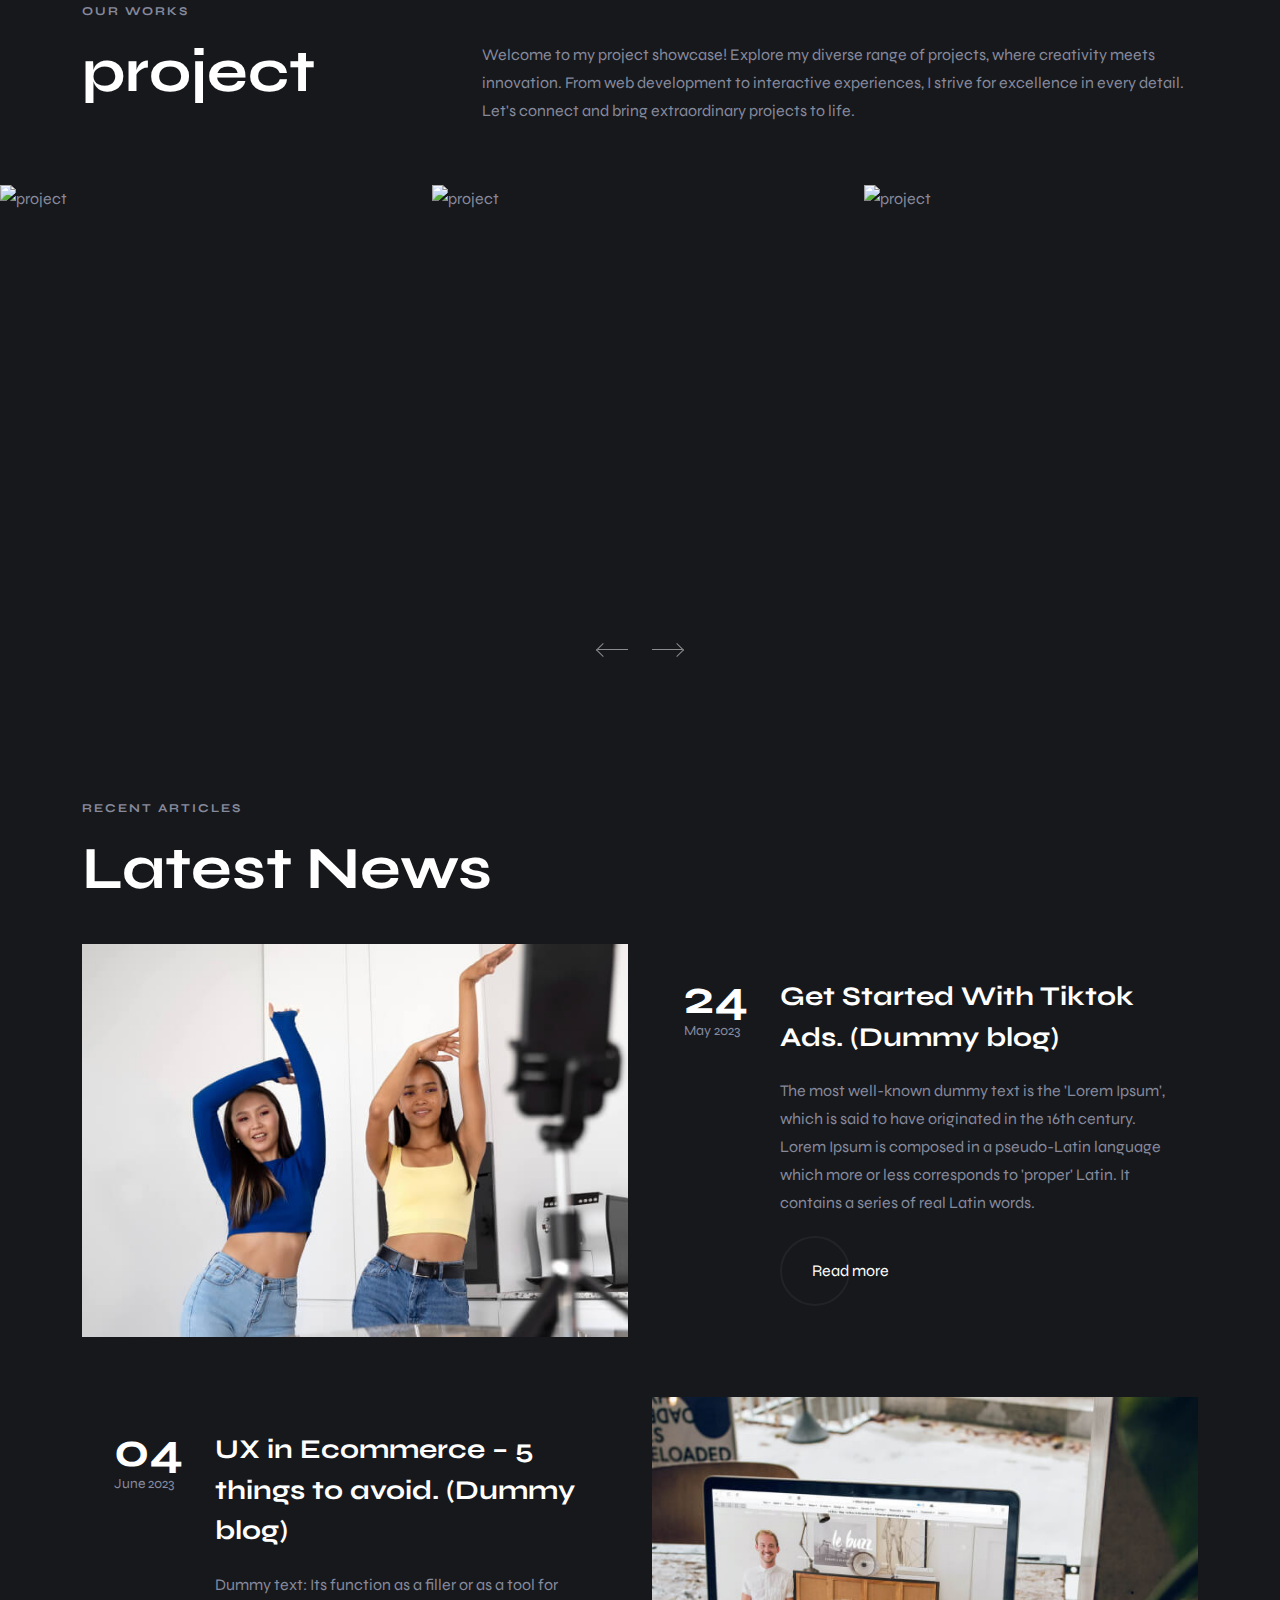
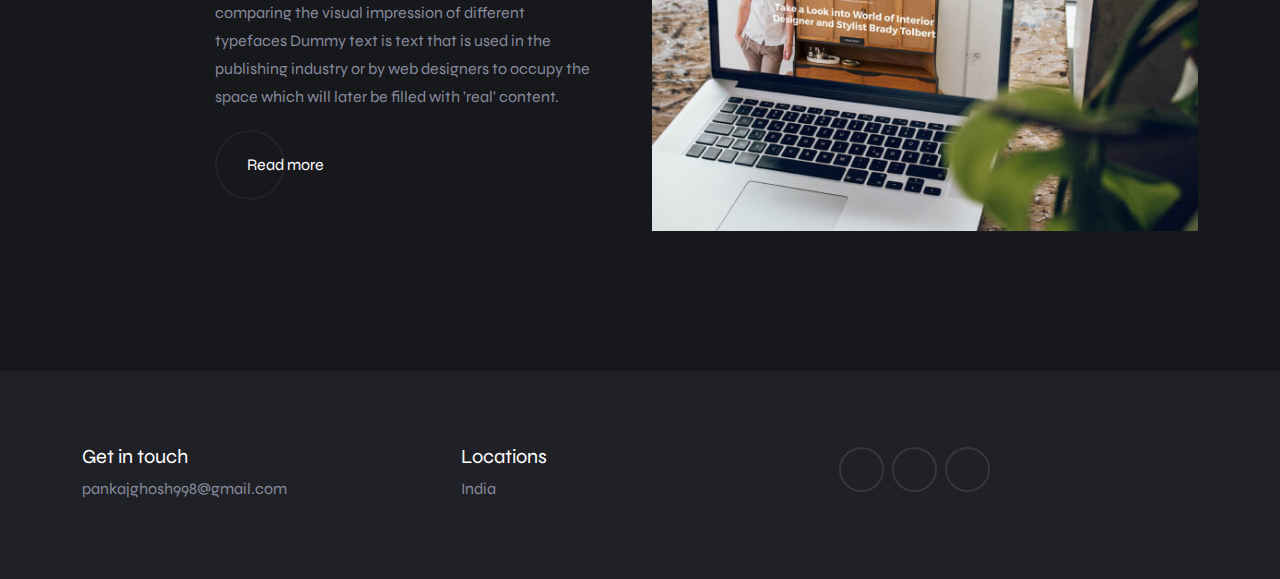
==== commit e3dceb4c: "refacctor : Change logo link address" ====
--- a/index.html
+++ b/index.html
@@ -10,7 +10,7 @@
     -->
     <title>Pankaj Ghosh • Web developer</title>
     <meta name="title" content="Pankaj Ghosh • Web developer" />
-    <meta name="description" content="This is a personal project" />
+    <meta name="description" content="This is a personal portfolio" />
 
     <!--.
         - favicon
@@ -56,7 +56,7 @@
 
     <header class="header" data-header>
       <div class="container">
-        <a href="#" class="logo">
+        <a href="https://pankajghosh.netlify.app/" class="logo">
           <img
             src="./src/assets/logo.svg"
             width="170"
@@ -373,11 +373,11 @@
                     <div class="progress-wrapper">
                       <p class="progress-label">HTML5</p>
 
-                      <data class="progress-value" value="85">85%</data>
+                      <data class="progress-value" value="65">65%</data>
                     </div>
 
                     <div class="progress-bg">
-                      <div class="progress" style="width: 85%"></div>
+                      <div class="progress" style="width: 65%"></div>
                     </div>
                   </li>
 
@@ -385,11 +385,11 @@
                     <div class="progress-wrapper">
                       <p class="progress-label">CSS3</p>
 
-                      <data class="progress-value" value="75">75%</data>
+                      <data class="progress-value" value="55">55%</data>
                     </div>
 
                     <div class="progress-bg">
-                      <div class="progress" style="width: 75%"></div>
+                      <div class="progress" style="width: 55%"></div>
                     </div>
                   </li>
 
@@ -397,11 +397,11 @@
                     <div class="progress-wrapper">
                       <p class="progress-label">JavaScript</p>
 
-                      <data class="progress-value" value="70">70%</data>
+                      <data class="progress-value" value="50">50%</data>
                     </div>
 
                     <div class="progress-bg">
-                      <div class="progress" style="width: 70%"></div>
+                      <div class="progress" style="width: 50%"></div>
                     </div>
                   </li>
 
@@ -409,11 +409,11 @@
                     <div class="progress-wrapper">
                       <p class="progress-label">Web Design</p>
 
-                      <data class="progress-value" value="90">90%</data>
+                      <data class="progress-value" value="70">70%</data>
                     </div>
 
                     <div class="progress-bg">
-                      <div class="progress" style="width: 90%"></div>
+                      <div class="progress" style="width: 70%"></div>
                     </div>
                   </li>
                 </ul>
@@ -435,10 +435,7 @@
             </div>
 
             <div class="section-text">
-              Phasellus et lacus suscipit congue nisl the volutpat magna. donec
-              miss the drana risus tincidunt convallis velit orci congue tortor
-              eu dignissim ipsum suam non odio. Pellenta esuntion miss the
-              imperdiet metus ornare.
+              Welcome to my project showcase! Explore my diverse range of projects, where creativity meets innovation. From web development to interactive experiences, I strive for excellence in every detail. Let's connect and bring extraordinary projects to life.
             </div>
           </div>
 
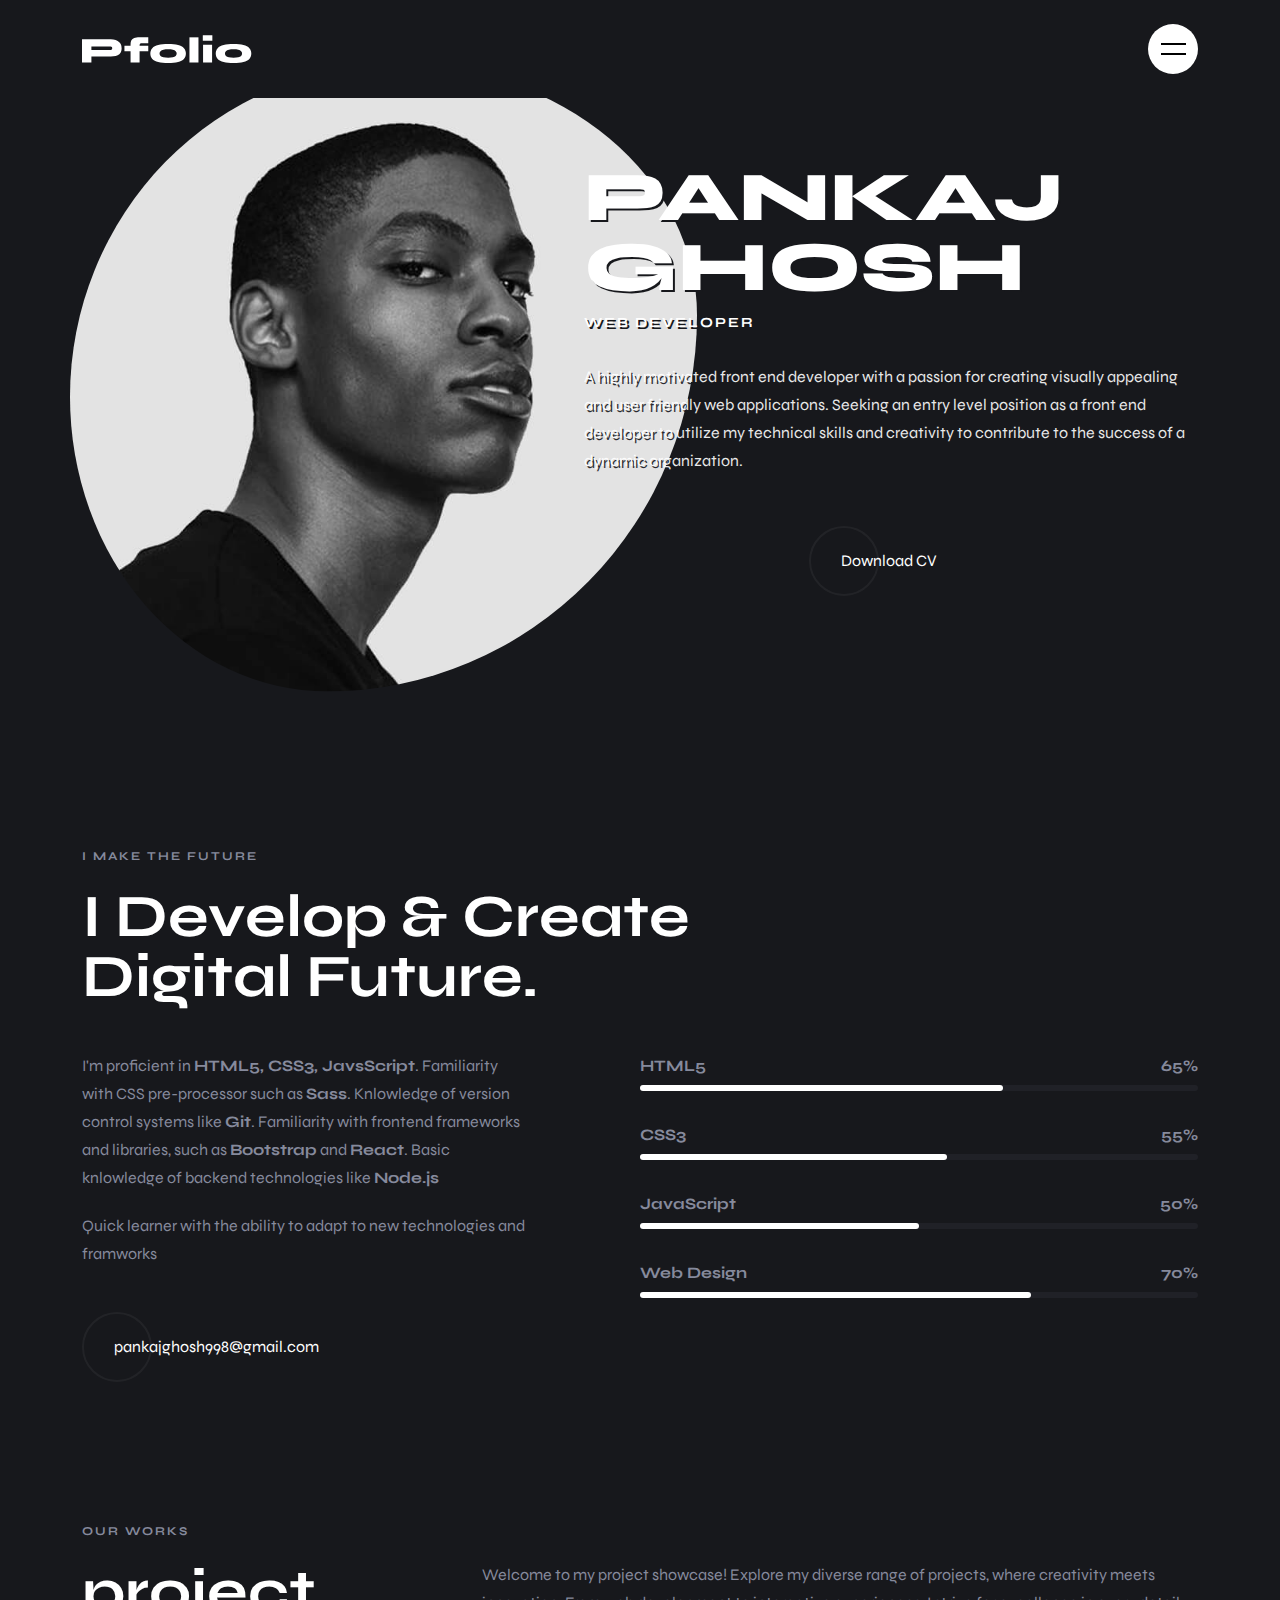
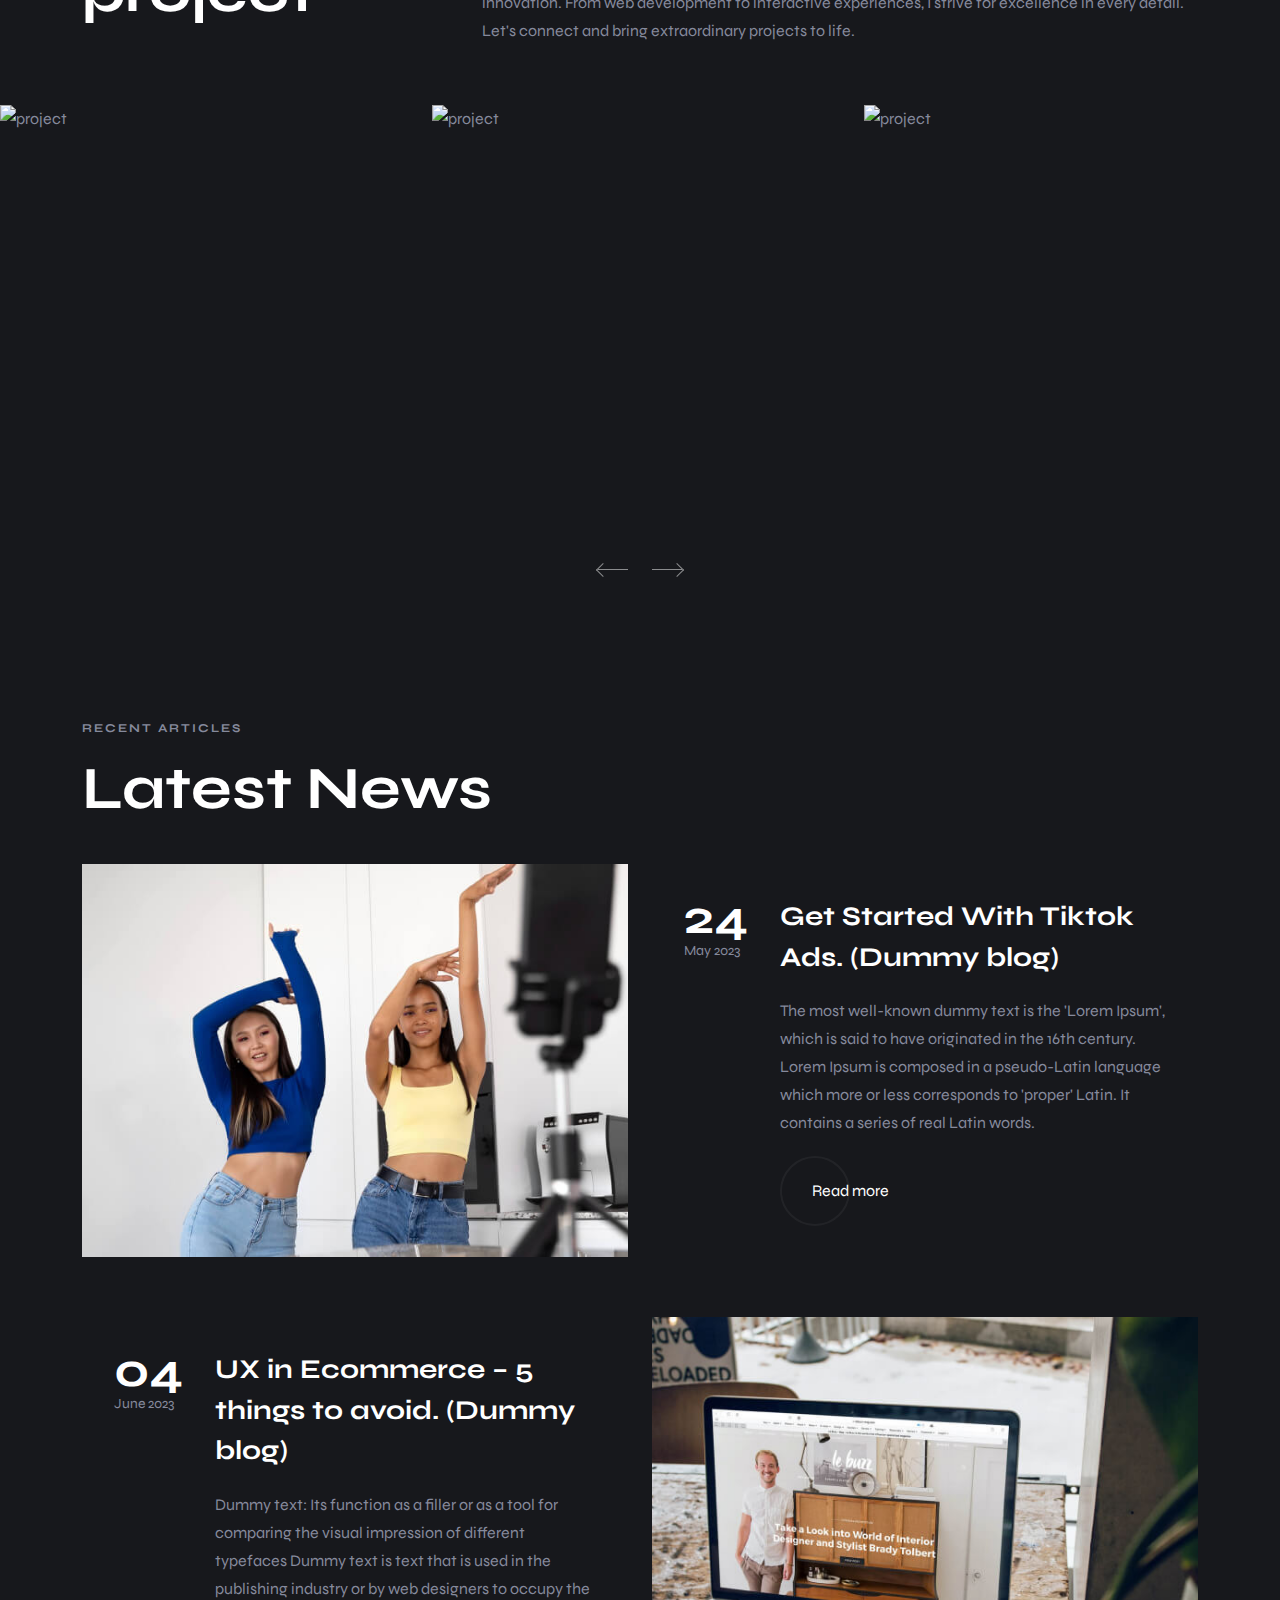
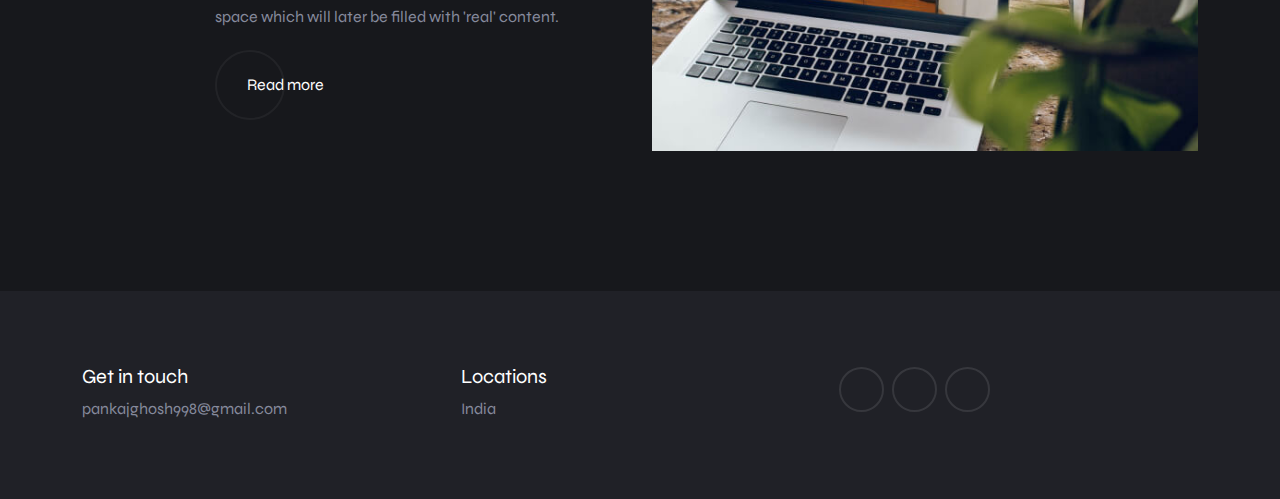
==== commit f8803920: "feat : Add link address in skills section btn" ====
--- a/index.html
+++ b/index.html
@@ -10,7 +10,10 @@
     -->
     <title>Pankaj Ghosh • Web developer</title>
     <meta name="title" content="Pankaj Ghosh • Web developer" />
-    <meta name="description" content="This is a personal portfolio" />
+    <meta
+      name="description"
+      content="Immerse yourself in a captivating visual journey. Discover the innovative designs, stunning illustrations, and impressive projects of Pankaj Ghosh through their diverse portfolio. Unleash your imagination and be inspired."
+    />
 
     <!--.
         - favicon
@@ -78,27 +81,33 @@
         <nav class="navbar" data-navbar>
           <ul class="navbar-list">
             <li>
-              <a href="#" class="navbar-link">Home</a>
+              <a href="#" class="navbar-link" data-nav-toggler>Home</a>
             </li>
 
             <li>
-              <a href="#services" class="navbar-link">Services</a>
+              <a href="#services" class="navbar-link" data-nav-toggler
+                >Services</a
+              >
             </li>
 
             <li>
-              <a href="#skills" class="navbar-link">Skills</a>
+              <a href="#skills" class="navbar-link" data-nav-toggler>Skills</a>
             </li>
 
             <li>
-              <a href="#project" class="navbar-link">project</a>
+              <a href="#project" class="navbar-link" data-nav-toggler
+                >project</a
+              >
             </li>
 
             <li>
-              <a href="#blog" class="navbar-link">Blog</a>
+              <a href="#blog" class="navbar-link" data-nav-toggler>Blog</a>
             </li>
 
             <li>
-              <a href="#contact" class="navbar-link">Contact</a>
+              <a href="#contact" class="navbar-link" data-nav-toggler
+                >Contact</a
+              >
             </li>
           </ul>
         </nav>
@@ -364,7 +373,9 @@
                   and framworks
                 </p>
 
-                <a href="#" class="btn has-before">pankajghosh998@gmail.com</a>
+                <a href="mailto:pankajghosh998@gmail.com" class="btn has-before"
+                  >pankajghosh998@gmail.com</a
+                >
               </div>
 
               <div>
@@ -435,7 +446,10 @@
             </div>
 
             <div class="section-text">
-              Welcome to my project showcase! Explore my diverse range of projects, where creativity meets innovation. From web development to interactive experiences, I strive for excellence in every detail. Let's connect and bring extraordinary projects to life.
+              Welcome to my project showcase! Explore my diverse range of
+              projects, where creativity meets innovation. From web development
+              to interactive experiences, I strive for excellence in every
+              detail. Let's connect and bring extraordinary projects to life.
             </div>
           </div>
 
--- a/src/style.css
+++ b/src/style.css
@@ -246,15 +246,6 @@
 .text-lg {
   font-family: var(--ff-syne);
   font-size: var(--fs-1);
-}
-
-.layer-link {
-  position: absolute;
-  top: 0;
-  left: 0;
-  width: 100%;
-  height: 100%;
-  z-index: 1;
 }
 
 .slider {
@@ -495,7 +486,7 @@
 \*-----------------------------------*/
 
 .hero {
-  padding-block-start: 130px;
+  padding-block-start: 150px;
   padding-block-end: 0;
 }
 
@@ -685,6 +676,7 @@
 
 .project-card .card-text {
   color: var(--white);
+  margin-block-end: 20px;
 }
 
 .project-card:is(:hover, :focus-within) .img-cover {
@@ -695,6 +687,27 @@
 .project-card:is(:hover, :focus-within) .card-content {
   transform: translate(-50%, -50%);
   opacity: 1;
+}
+
+.project-card .card-content{
+  display: grid;
+  place-items: center;
+}
+
+.project-card .btn-wrapper {
+  display: flex;
+  align-items: center;
+  gap: 10px;
+}
+
+.project-card .btn {
+  background-color: var(--black);
+  border-radius: var(--radius-pill);
+  padding-block: 10px;
+  font-size: var(--fs-8);
+  font-weight: var(--fw-700);
+  text-transform: uppercase;
+  letter-spacing: 2px;
 }
 
 /*-----------------------------------*\
@@ -951,6 +964,10 @@
     * HERO
     */
 
+  .hero {
+    padding-block-start: 50px;
+  }
+
   .hero-subtitle {
     --fs-8: 1.4rem;
   }
